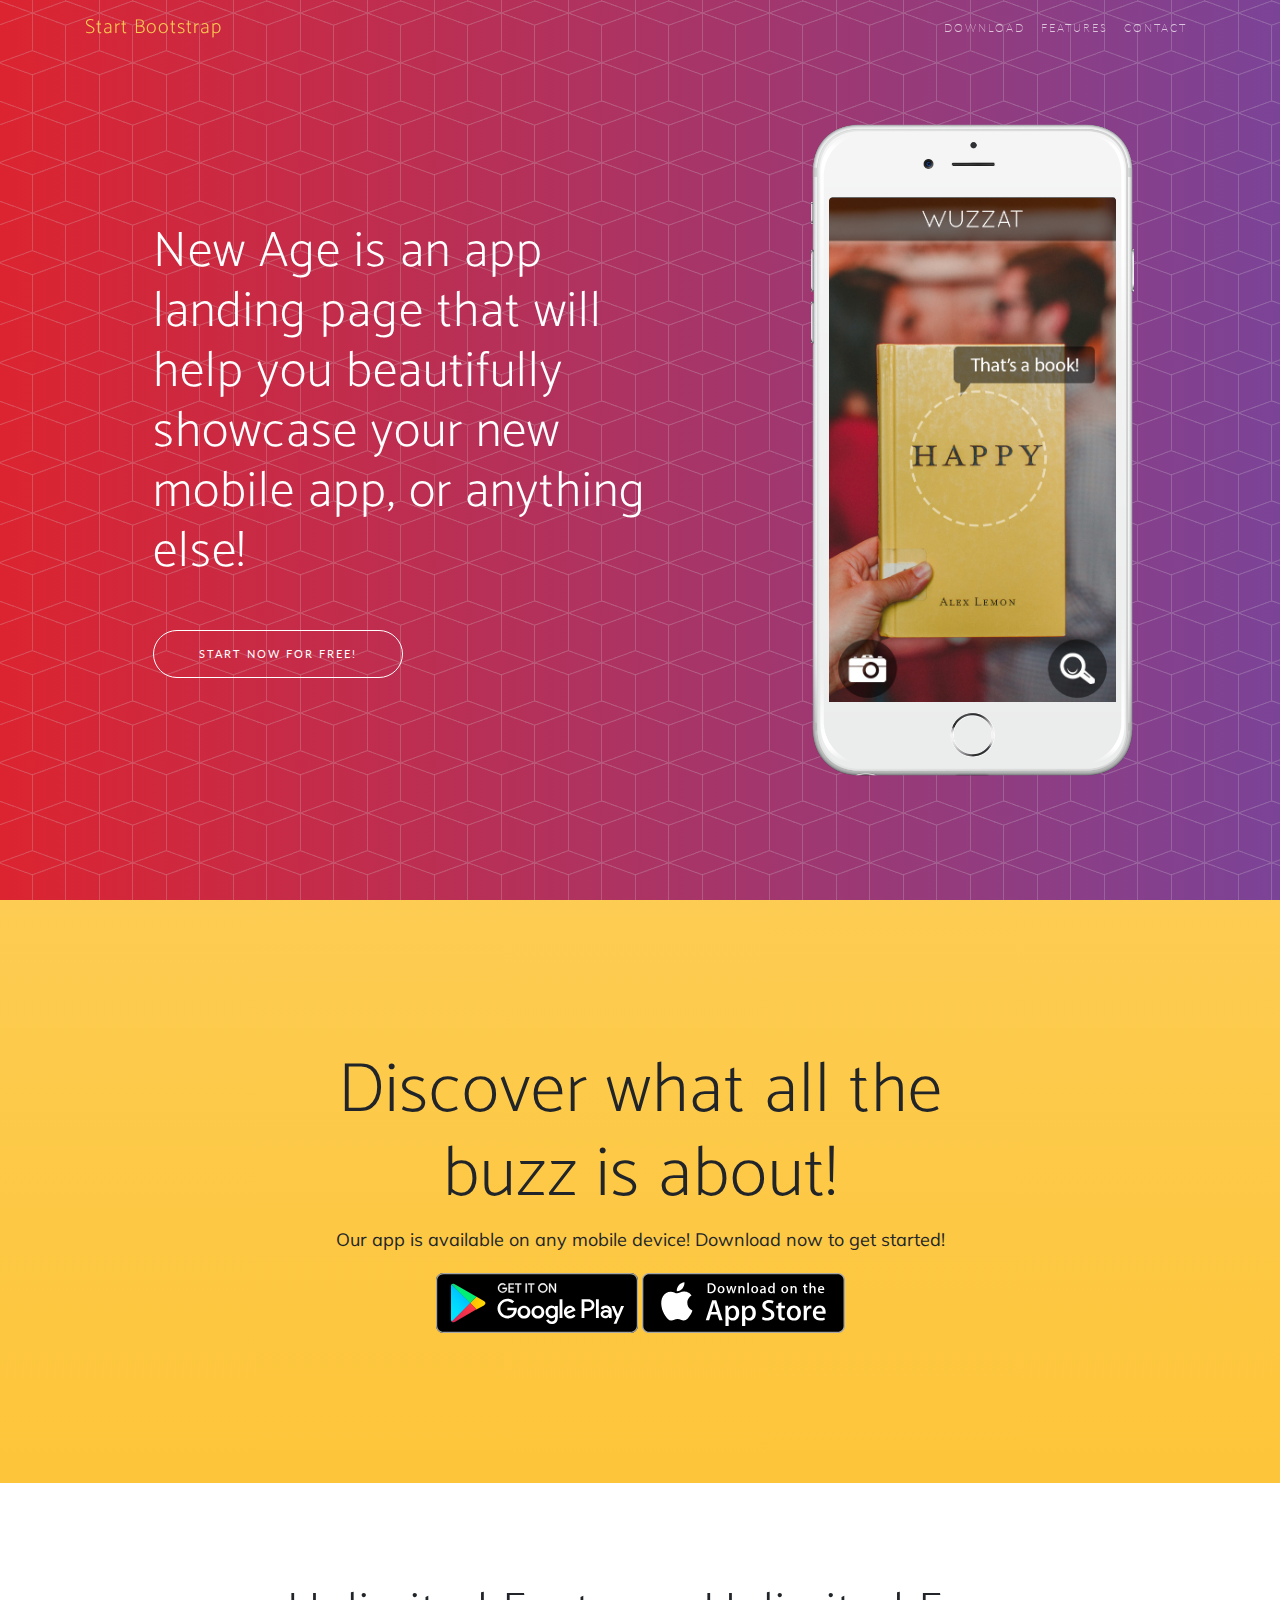
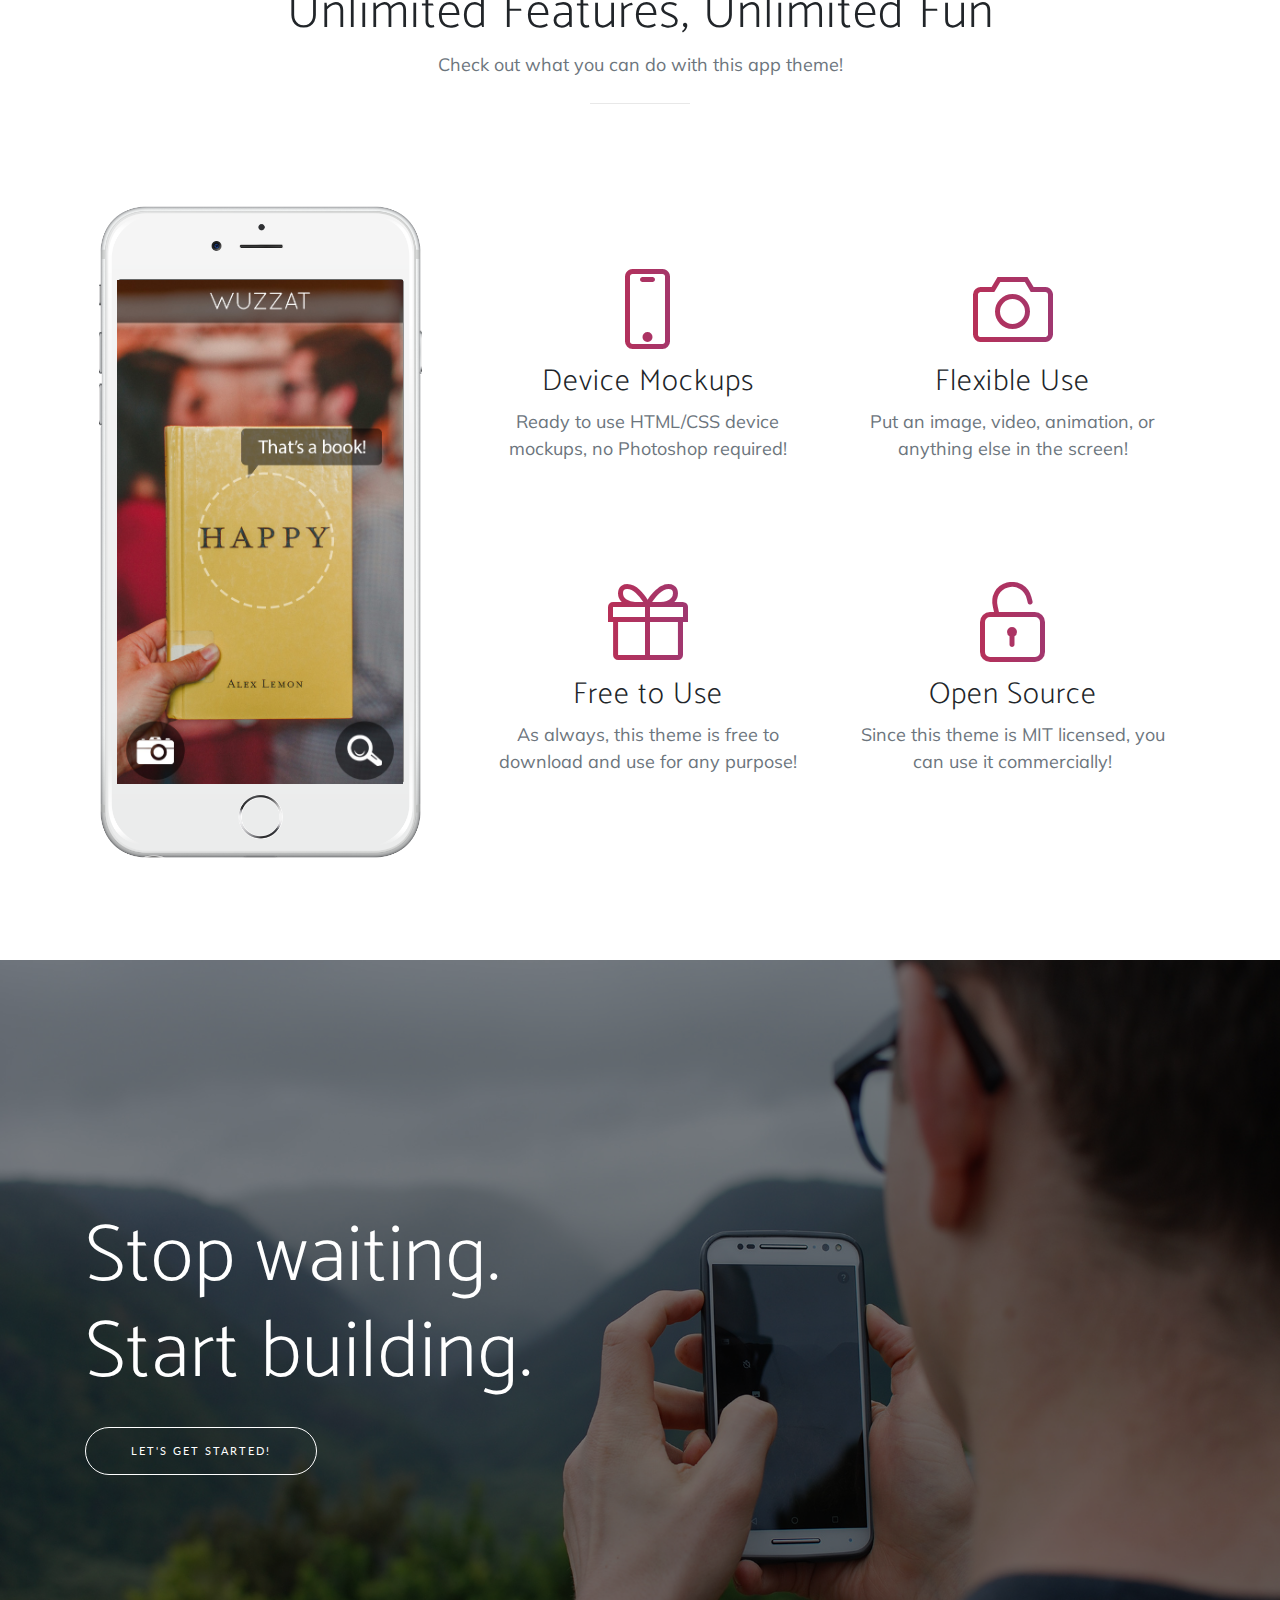
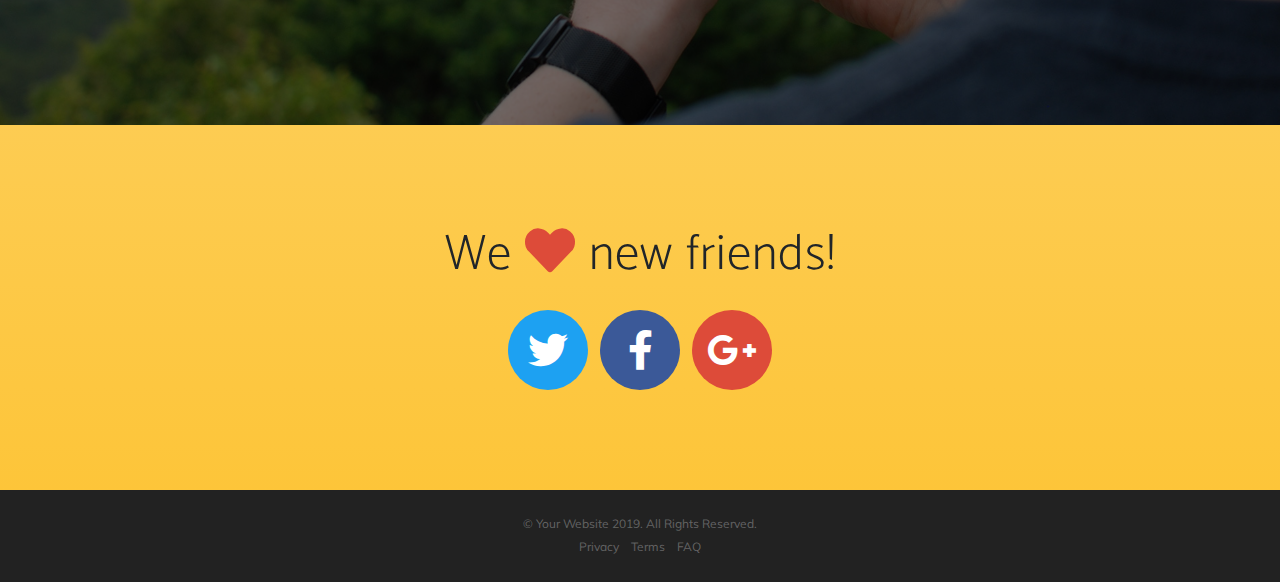
==== index.html @ 7b2b9326 "plantilla" ====
<!DOCTYPE html>
<html lang="en">

<head>

  <meta charset="utf-8">
  <meta name="viewport" content="width=device-width, initial-scale=1, shrink-to-fit=no">
  <meta name="description" content="">
  <meta name="author" content="">

  <title>New Age - Start Bootstrap Theme</title>

  <!-- Bootstrap core CSS -->
  <link href="vendor/bootstrap/css/bootstrap.min.css" rel="stylesheet">

  <!-- Custom fonts for this template -->
  <link href="vendor/fontawesome-free/css/all.min.css" rel="stylesheet">
  <link rel="stylesheet" href="vendor/simple-line-icons/css/simple-line-icons.css">
  <link href="https://fonts.googleapis.com/css?family=Lato" rel="stylesheet">
  <link href="https://fonts.googleapis.com/css?family=Catamaran:100,200,300,400,500,600,700,800,900" rel="stylesheet">
  <link href="https://fonts.googleapis.com/css?family=Muli" rel="stylesheet">

  <!-- Plugin CSS -->
  <link rel="stylesheet" href="device-mockups/device-mockups.min.css">

  <!-- Custom styles for this template -->
  <link href="css/new-age.min.css" rel="stylesheet">

</head>

<body id="page-top">

  <!-- Navigation -->
  <nav class="navbar navbar-expand-lg navbar-light fixed-top" id="mainNav">
    <div class="container">
      <a class="navbar-brand js-scroll-trigger" href="#page-top">Start Bootstrap</a>
      <button class="navbar-toggler navbar-toggler-right" type="button" data-toggle="collapse" data-target="#navbarResponsive" aria-controls="navbarResponsive" aria-expanded="false" aria-label="Toggle navigation">
        Menu
        <i class="fas fa-bars"></i>
      </button>
      <div class="collapse navbar-collapse" id="navbarResponsive">
        <ul class="navbar-nav ml-auto">
          <li class="nav-item">
            <a class="nav-link js-scroll-trigger" href="#download">Download</a>
          </li>
          <li class="nav-item">
            <a class="nav-link js-scroll-trigger" href="#features">Features</a>
          </li>
          <li class="nav-item">
            <a class="nav-link js-scroll-trigger" href="#contact">Contact</a>
          </li>
        </ul>
      </div>
    </div>
  </nav>

  <header class="masthead">
    <div class="container h-100">
      <div class="row h-100">
        <div class="col-lg-7 my-auto">
          <div class="header-content mx-auto">
            <h1 class="mb-5">New Age is an app landing page that will help you beautifully showcase your new mobile app, or anything else!</h1>
            <a href="#download" class="btn btn-outline btn-xl js-scroll-trigger">Start Now for Free!</a>
          </div>
        </div>
        <div class="col-lg-5 my-auto">
          <div class="device-container">
            <div class="device-mockup iphone6_plus portrait white">
              <div class="device">
                <div class="screen">
                  <!-- Demo image for screen mockup, you can put an image here, some HTML, an animation, video, or anything else! -->
                  <img src="img/demo-screen-1.jpg" class="img-fluid" alt="">
                </div>
                <div class="button">
                  <!-- You can hook the "home button" to some JavaScript events or just remove it -->
                </div>
              </div>
            </div>
          </div>
        </div>
      </div>
    </div>
  </header>

  <section class="download bg-primary text-center" id="download">
    <div class="container">
      <div class="row">
        <div class="col-md-8 mx-auto">
          <h2 class="section-heading">Discover what all the buzz is about!</h2>
          <p>Our app is available on any mobile device! Download now to get started!</p>
          <div class="badges">
            <a class="badge-link" href="#"><img src="img/google-play-badge.svg" alt=""></a>
            <a class="badge-link" href="#"><img src="img/app-store-badge.svg" alt=""></a>
          </div>
        </div>
      </div>
    </div>
  </section>

  <section class="features" id="features">
    <div class="container">
      <div class="section-heading text-center">
        <h2>Unlimited Features, Unlimited Fun</h2>
        <p class="text-muted">Check out what you can do with this app theme!</p>
        <hr>
      </div>
      <div class="row">
        <div class="col-lg-4 my-auto">
          <div class="device-container">
            <div class="device-mockup iphone6_plus portrait white">
              <div class="device">
                <div class="screen">
                  <!-- Demo image for screen mockup, you can put an image here, some HTML, an animation, video, or anything else! -->
                  <img src="img/demo-screen-1.jpg" class="img-fluid" alt="">
                </div>
                <div class="button">
                  <!-- You can hook the "home button" to some JavaScript events or just remove it -->
                </div>
              </div>
            </div>
          </div>
        </div>
        <div class="col-lg-8 my-auto">
          <div class="container-fluid">
            <div class="row">
              <div class="col-lg-6">
                <div class="feature-item">
                  <i class="icon-screen-smartphone text-primary"></i>
                  <h3>Device Mockups</h3>
                  <p class="text-muted">Ready to use HTML/CSS device mockups, no Photoshop required!</p>
                </div>
              </div>
              <div class="col-lg-6">
                <div class="feature-item">
                  <i class="icon-camera text-primary"></i>
                  <h3>Flexible Use</h3>
                  <p class="text-muted">Put an image, video, animation, or anything else in the screen!</p>
                </div>
              </div>
            </div>
            <div class="row">
              <div class="col-lg-6">
                <div class="feature-item">
                  <i class="icon-present text-primary"></i>
                  <h3>Free to Use</h3>
                  <p class="text-muted">As always, this theme is free to download and use for any purpose!</p>
                </div>
              </div>
              <div class="col-lg-6">
                <div class="feature-item">
                  <i class="icon-lock-open text-primary"></i>
                  <h3>Open Source</h3>
                  <p class="text-muted">Since this theme is MIT licensed, you can use it commercially!</p>
                </div>
              </div>
            </div>
          </div>
        </div>
      </div>
    </div>
  </section>

  <section class="cta">
    <div class="cta-content">
      <div class="container">
        <h2>Stop waiting.<br>Start building.</h2>
        <a href="#contact" class="btn btn-outline btn-xl js-scroll-trigger">Let's Get Started!</a>
      </div>
    </div>
    <div class="overlay"></div>
  </section>

  <section class="contact bg-primary" id="contact">
    <div class="container">
      <h2>We
        <i class="fas fa-heart"></i>
        new friends!</h2>
      <ul class="list-inline list-social">
        <li class="list-inline-item social-twitter">
          <a href="#">
            <i class="fab fa-twitter"></i>
          </a>
        </li>
        <li class="list-inline-item social-facebook">
          <a href="#">
            <i class="fab fa-facebook-f"></i>
          </a>
        </li>
        <li class="list-inline-item social-google-plus">
          <a href="#">
            <i class="fab fa-google-plus-g"></i>
          </a>
        </li>
      </ul>
    </div>
  </section>

  <footer>
    <div class="container">
      <p>&copy; Your Website 2019. All Rights Reserved.</p>
      <ul class="list-inline">
        <li class="list-inline-item">
          <a href="#">Privacy</a>
        </li>
        <li class="list-inline-item">
          <a href="#">Terms</a>
        </li>
        <li class="list-inline-item">
          <a href="#">FAQ</a>
        </li>
      </ul>
    </div>
  </footer>

  <!-- Bootstrap core JavaScript -->
  <script src="vendor/jquery/jquery.min.js"></script>
  <script src="vendor/bootstrap/js/bootstrap.bundle.min.js"></script>

  <!-- Plugin JavaScript -->
  <script src="vendor/jquery-easing/jquery.easing.min.js"></script>

  <!-- Custom scripts for this template -->
  <script src="js/new-age.min.js"></script>

</body>

</html>
---- vendor/simple-line-icons/css/simple-line-icons.css ----
@font-face {
  font-family: 'simple-line-icons';
  src: url('../fonts/Simple-Line-Icons.eot?v=2.4.0');
  src: url('../fonts/Simple-Line-Icons.eot?v=2.4.0#iefix') format('embedded-opentype'), url('../fonts/Simple-Line-Icons.woff2?v=2.4.0') format('woff2'), url('../fonts/Simple-Line-Icons.ttf?v=2.4.0') format('truetype'), url('../fonts/Simple-Line-Icons.woff?v=2.4.0') format('woff'), url('../fonts/Simple-Line-Icons.svg?v=2.4.0#simple-line-icons') format('svg');
  font-weight: normal;
  font-style: normal;
}
/*
 Use the following CSS code if you want to have a class per icon.
 Instead of a list of all class selectors, you can use the generic [class*="icon-"] selector, but it's slower:
*/
.icon-user,
.icon-people,
.icon-user-female,
.icon-user-follow,
.icon-user-following,
.icon-user-unfollow,
.icon-login,
.icon-logout,
.icon-emotsmile,
.icon-phone,
.icon-call-end,
.icon-call-in,
.icon-call-out,
.icon-map,
.icon-location-pin,
.icon-direction,
.icon-directions,
.icon-compass,
.icon-layers,
.icon-menu,
.icon-list,
.icon-options-vertical,
.icon-options,
.icon-arrow-down,
.icon-arrow-left,
.icon-arrow-right,
.icon-arrow-up,
.icon-arrow-up-circle,
.icon-arrow-left-circle,
.icon-arrow-right-circle,
.icon-arrow-down-circle,
.icon-check,
.icon-clock,
.icon-plus,
.icon-minus,
.icon-close,
.icon-event,
.icon-exclamation,
.icon-organization,
.icon-trophy,
.icon-screen-smartphone,
.icon-screen-desktop,
.icon-plane,
.icon-notebook,
.icon-mustache,
.icon-mouse,
.icon-magnet,
.icon-energy,
.icon-disc,
.icon-cursor,
.icon-cursor-move,
.icon-crop,
.icon-chemistry,
.icon-speedometer,
.icon-shield,
.icon-screen-tablet,
.icon-magic-wand,
.icon-hourglass,
.icon-graduation,
.icon-ghost,
.icon-game-controller,
.icon-fire,
.icon-eyeglass,
.icon-envelope-open,
.icon-envelope-letter,
.icon-bell,
.icon-badge,
.icon-anchor,
.icon-wallet,
.icon-vector,
.icon-speech,
.icon-puzzle,
.icon-printer,
.icon-present,
.icon-playlist,
.icon-pin,
.icon-picture,
.icon-handbag,
.icon-globe-alt,
.icon-globe,
.icon-folder-alt,
.icon-folder,
.icon-film,
.icon-feed,
.icon-drop,
.icon-drawer,
.icon-docs,
.icon-doc,
.icon-diamond,
.icon-cup,
.icon-calculator,
.icon-bubbles,
.icon-briefcase,
.icon-book-open,
.icon-basket-loaded,
.icon-basket,
.icon-bag,
.icon-action-undo,
.icon-action-redo,
.icon-wrench,
.icon-umbrella,
.icon-trash,
.icon-tag,
.icon-support,
.icon-frame,
.icon-size-fullscreen,
.icon-size-actual,
.icon-shuffle,
.icon-share-alt,
.icon-share,
.icon-rocket,
.icon-question,
.icon-pie-chart,
.icon-pencil,
.icon-note,
.icon-loop,
.icon-home,
.icon-grid,
.icon-graph,
.icon-microphone,
.icon-music-tone-alt,
.icon-music-tone,
.icon-earphones-alt,
.icon-earphones,
.icon-equalizer,
.icon-like,
.icon-dislike,
.icon-control-start,
.icon-control-rewind,
.icon-control-play,
.icon-control-pause,
.icon-control-forward,
.icon-control-end,
.icon-volume-1,
.icon-volume-2,
.icon-volume-off,
.icon-calendar,
.icon-bulb,
.icon-chart,
.icon-ban,
.icon-bubble,
.icon-camrecorder,
.icon-camera,
.icon-cloud-download,
.icon-cloud-upload,
.icon-envelope,
.icon-eye,
.icon-flag,
.icon-heart,
.icon-info,
.icon-key,
.icon-link,
.icon-lock,
.icon-lock-open,
.icon-magnifier,
.icon-magnifier-add,
.icon-magnifier-remove,
.icon-paper-clip,
.icon-paper-plane,
.icon-power,
.icon-refresh,
.icon-reload,
.icon-settings,
.icon-star,
.icon-symbol-female,
.icon-symbol-male,
.icon-target,
.icon-credit-card,
.icon-paypal,
.icon-social-tumblr,
.icon-social-twitter,
.icon-social-facebook,
.icon-social-instagram,
.icon-social-linkedin,
.icon-social-pinterest,
.icon-social-github,
.icon-social-google,
.icon-social-reddit,
.icon-social-skype,
.icon-social-dribbble,
.icon-social-behance,
.icon-social-foursqare,
.icon-social-soundcloud,
.icon-social-spotify,
.icon-social-stumbleupon,
.icon-social-youtube,
.icon-social-dropbox,
.icon-social-vkontakte,
.icon-social-steam {
  font-family: 'simple-line-icons';
  speak: none;
  font-style: normal;
  font-weight: normal;
  font-variant: normal;
  text-transform: none;
  line-height: 1;
  /* Better Font Rendering =========== */
  -webkit-font-smoothing: antialiased;
  -moz-osx-font-smoothing: grayscale;
}
.icon-user:before {
  content: "\e005";
}
.icon-people:before {
  content: "\e001";
}
.icon-user-female:before {
  content: "\e000";
}
.icon-user-follow:before {
  content: "\e002";
}
.icon-user-following:before {
  content: "\e003";
}
.icon-user-unfollow:before {
  content: "\e004";
}
.icon-login:before {
  content: "\e066";
}
.icon-logout:before {
  content: "\e065";
}
.icon-emotsmile:before {
  content: "\e021";
}
.icon-phone:before {
  content: "\e600";
}
.icon-call-end:before {
  content: "\e048";
}
.icon-call-in:before {
  content: "\e047";
}
.icon-call-out:before {
  content: "\e046";
}
.icon-map:before {
  content: "\e033";
}
.icon-location-pin:before {
  content: "\e096";
}
.icon-direction:before {
  content: "\e042";
}
.icon-directions:before {
  content: "\e041";
}
.icon-compass:before {
  content: "\e045";
}
.icon-layers:before {
  content: "\e034";
}
.icon-menu:before {
  content: "\e601";
}
.icon-list:before {
  content: "\e067";
}
.icon-options-vertical:before {
  content: "\e602";
}
.icon-options:before {
  content: "\e603";
}
.icon-arrow-down:before {
  content: "\e604";
}
.icon-arrow-left:before {
  content: "\e605";
}
.icon-arrow-right:before {
  content: "\e606";
}
.icon-arrow-up:before {
  content: "\e607";
}
.icon-arrow-up-circle:before {
  content: "\e078";
}
.icon-arrow-left-circle:before {
  content: "\e07a";
}
.icon-arrow-right-circle:before {
  content: "\e079";
}
.icon-arrow-down-circle:before {
  content: "\e07b";
}
.icon-check:before {
  content: "\e080";
}
.icon-clock:before {
  content: "\e081";
}
.icon-plus:before {
  content: "\e095";
}
.icon-minus:before {
  content: "\e615";
}
.icon-close:before {
  content: "\e082";
}
.icon-event:before {
  content: "\e619";
}
.icon-exclamation:before {
  content: "\e617";
}
.icon-organization:before {
  content: "\e616";
}
.icon-trophy:before {
  content: "\e006";
}
.icon-screen-smartphone:before {
  content: "\e010";
}
.icon-screen-desktop:before {
  content: "\e011";
}
.icon-plane:before {
  content: "\e012";
}
.icon-notebook:before {
  content: "\e013";
}
.icon-mustache:before {
  content: "\e014";
}
.icon-mouse:before {
  content: "\e015";
}
.icon-magnet:before {
  content: "\e016";
}
.icon-energy:before {
  content: "\e020";
}
.icon-disc:before {
  content: "\e022";
}
.icon-cursor:before {
  content: "\e06e";
}
.icon-cursor-move:before {
  content: "\e023";
}
.icon-crop:before {
  content: "\e024";
}
.icon-chemistry:before {
  content: "\e026";
}
.icon-speedometer:before {
  content: "\e007";
}
.icon-shield:before {
  content: "\e00e";
}
.icon-screen-tablet:before {
  content: "\e00f";
}
.icon-magic-wand:before {
  content: "\e017";
}
.icon-hourglass:before {
  content: "\e018";
}
.icon-graduation:before {
  content: "\e019";
}
.icon-ghost:before {
  content: "\e01a";
}
.icon-game-controller:before {
  content: "\e01b";
}
.icon-fire:before {
  content: "\e01c";
}
.icon-eyeglass:before {
  content: "\e01d";
}
.icon-envelope-open:before {
  content: "\e01e";
}
.icon-envelope-letter:before {
  content: "\e01f";
}
.icon-bell:before {
  content: "\e027";
}
.icon-badge:before {
  content: "\e028";
}
.icon-anchor:before {
  content: "\e029";
}
.icon-wallet:before {
  content: "\e02a";
}
.icon-vector:before {
  content: "\e02b";
}
.icon-speech:before {
  content: "\e02c";
}
.icon-puzzle:before {
  content: "\e02d";
}
.icon-printer:before {
  content: "\e02e";
}
.icon-present:before {
  content: "\e02f";
}
.icon-playlist:before {
  content: "\e030";
}
.icon-pin:before {
  content: "\e031";
}
.icon-picture:before {
  content: "\e032";
}
.icon-handbag:before {
  content: "\e035";
}
.icon-globe-alt:before {
  content: "\e036";
}
.icon-globe:before {
  content: "\e037";
}
.icon-folder-alt:before {
  content: "\e039";
}
.icon-folder:before {
  content: "\e089";
}
.icon-film:before {
  content: "\e03a";
}
.icon-feed:before {
  content: "\e03b";
}
.icon-drop:before {
  content: "\e03e";
}
.icon-drawer:before {
  content: "\e03f";
}
.icon-docs:before {
  content: "\e040";
}
.icon-doc:before {
  content: "\e085";
}
.icon-diamond:before {
  content: "\e043";
}
.icon-cup:before {
  content: "\e044";
}
.icon-calculator:before {
  content: "\e049";
}
.icon-bubbles:before {
  content: "\e04a";
}
.icon-briefcase:before {
  content: "\e04b";
}
.icon-book-open:before {
  content: "\e04c";
}
.icon-basket-loaded:before {
  content: "\e04d";
}
.icon-basket:before {
  content: "\e04e";
}
.icon-bag:before {
  content: "\e04f";
}
.icon-action-undo:before {
  content: "\e050";
}
.icon-action-redo:before {
  content: "\e051";
}
.icon-wrench:before {
  content: "\e052";
}
.icon-umbrella:before {
  content: "\e053";
}
.icon-trash:before {
  content: "\e054";
}
.icon-tag:before {
  content: "\e055";
}
.icon-support:before {
  content: "\e056";
}
.icon-frame:before {
  content: "\e038";
}
.icon-size-fullscreen:before {
  content: "\e057";
}
.icon-size-actual:before {
  content: "\e058";
}
.icon-shuffle:before {
  content: "\e059";
}
.icon-share-alt:before {
  content: "\e05a";
}
.icon-share:before {
  content: "\e05b";
}
.icon-rocket:before {
  content: "\e05c";
}
.icon-question:before {
  content: "\e05d";
}
.icon-pie-chart:before {
  content: "\e05e";
}
.icon-pencil:before {
  content: "\e05f";
}
.icon-note:before {
  content: "\e060";
}
.icon-loop:before {
  content: "\e064";
}
.icon-home:before {
  content: "\e069";
}
.icon-grid:before {
  content: "\e06a";
}
.icon-graph:before {
  content: "\e06b";
}
.icon-microphone:before {
  content: "\e063";
}
.icon-music-tone-alt:before {
  content: "\e061";
}
.icon-music-tone:before {
  content: "\e062";
}
.icon-earphones-alt:before {
  content: "\e03c";
}
.icon-earphones:before {
  content: "\e03d";
}
.icon-equalizer:before {
  content: "\e06c";
}
.icon-like:before {
  content: "\e068";
}
.icon-dislike:before {
  content: "\e06d";
}
.icon-control-start:before {
  content: "\e06f";
}
.icon-control-rewind:before {
  content: "\e070";
}
.icon-control-play:before {
  content: "\e071";
}
.icon-control-pause:before {
  content: "\e072";
}
.icon-control-forward:before {
  content: "\e073";
}
.icon-control-end:before {
  content: "\e074";
}
.icon-volume-1:before {
  content: "\e09f";
}
.icon-volume-2:before {
  content: "\e0a0";
}
.icon-volume-off:before {
  content: "\e0a1";
}
.icon-calendar:before {
  content: "\e075";
}
.icon-bulb:before {
  content: "\e076";
}
.icon-chart:before {
  content: "\e077";
}
.icon-ban:before {
  content: "\e07c";
}
.icon-bubble:before {
  content: "\e07d";
}
.icon-camrecorder:before {
  content: "\e07e";
}
.icon-camera:before {
  content: "\e07f";
}
.icon-cloud-download:before {
  content: "\e083";
}
.icon-cloud-upload:before {
  content: "\e084";
}
.icon-envelope:before {
  content: "\e086";
}
.icon-eye:before {
  content: "\e087";
}
.icon-flag:before {
  content: "\e088";
}
.icon-heart:before {
  content: "\e08a";
}
.icon-info:before {
  content: "\e08b";
}
.icon-key:before {
  content: "\e08c";
}
.icon-link:before {
  content: "\e08d";
}
.icon-lock:before {
  content: "\e08e";
}
.icon-lock-open:before {
  content: "\e08f";
}
.icon-magnifier:before {
  content: "\e090";
}
.icon-magnifier-add:before {
  content: "\e091";
}
.icon-magnifier-remove:before {
  content: "\e092";
}
.icon-paper-clip:before {
  content: "\e093";
}
.icon-paper-plane:before {
  content: "\e094";
}
.icon-power:before {
  content: "\e097";
}
.icon-refresh:before {
  content: "\e098";
}
.icon-reload:before {
  content: "\e099";
}
.icon-settings:before {
  content: "\e09a";
}
.icon-star:before {
  content: "\e09b";
}
.icon-symbol-female:before {
  content: "\e09c";
}
.icon-symbol-male:before {
  content: "\e09d";
}
.icon-target:before {
  content: "\e09e";
}
.icon-credit-card:before {
  content: "\e025";
}
.icon-paypal:before {
  content: "\e608";
}
.icon-social-tumblr:before {
  content: "\e00a";
}
.icon-social-twitter:before {
  content: "\e009";
}
.icon-social-facebook:before {
  content: "\e00b";
}
.icon-social-instagram:before {
  content: "\e609";
}
.icon-social-linkedin:before {
  content: "\e60a";
}
.icon-social-pinterest:before {
  content: "\e60b";
}
.icon-social-github:before {
  content: "\e60c";
}
.icon-social-google:before {
  content: "\e60d";
}
.icon-social-reddit:before {
  content: "\e60e";
}
.icon-social-skype:before {
  content: "\e60f";
}
.icon-social-dribbble:before {
  content: "\e00d";
}
.icon-social-behance:before {
  content: "\e610";
}
.icon-social-foursqare:before {
  content: "\e611";
}
.icon-social-soundcloud:before {
  content: "\e612";
}
.icon-social-spotify:before {
  content: "\e613";
}
.icon-social-stumbleupon:before {
  content: "\e614";
}
.icon-social-youtube:before {
  content: "\e008";
}
.icon-social-dropbox:before {
  content: "\e00c";
}
.icon-social-vkontakte:before {
  content: "\e618";
}
.icon-social-steam:before {
  content: "\e620";
}
---- device-mockups/device-mockups.min.css ----
.device-mockup{position:relative;width:100%;padding-bottom:61.775701%}.device-mockup>.device{position:absolute;top:0;bottom:0;left:0;right:0;width:100%;height:100%;background-size:100% 100%;background-repeat:no-repeat;background-image:url(macbook/macbook.png)}.device-mockup>.device>.screen{position:absolute;top:11.0438729%;bottom:14.6747352%;left:13.364486%;right:13.364486%;overflow:hidden}.device-mockup>.device>.button{position:absolute;top:0;left:0;display:none;overflow:hidden;border-radius:100%;-webkit-border-radius:100%;-moz-border-radius:100%;cursor:pointer}.device-mockup.imac{padding-bottom:81.230769%}.device-mockup.imac>.device{background-image:url(imac/imac.png)}.device-mockup.imac>.device>.screen{top:8.20707071%;bottom:31.6919192%;left:6.61538462%;right:6.61538462%}.device-mockup.macbook{padding-bottom:61.775701%}.device-mockup.macbook>.device{background-image:url(macbook/macbook.png)}.device-mockup.macbook>.device>.screen{top:11.0438729%;bottom:14.6747352%;left:13.364486%;right:13.364486%}.device-mockup.macbook_2015{padding-bottom:57.5%}.device-mockup.macbook_2015.grey>.device,.device-mockup.macbook_2015>.device{background-image:url(macbook_2015/grey.png)}.device-mockup.macbook_2015.silver>.device,.device-mockup.macbook_2015>.device{background-image:url(macbook_2015/silver.png)}.device-mockup.macbook_2015.gold>.device,.device-mockup.macbook_2015>.device{background-image:url(macbook_2015/gold.png)}.device-mockup.macbook_2015>.device>.screen{top:7.5%;bottom:10.9%;left:12.46%;right:12.56%}.device-mockup.iphone5,.device-mockup.iphone5.portrait{padding-bottom:210.57%}.device-mockup.iphone5.landscape{padding-bottom:47.49%}.device-mockup.iphone5.black>.device,.device-mockup.iphone5.portrait.black>.device,.device-mockup.iphone5>.device{background-image:url(iphone5/iphone5_port_black.png)}.device-mockup.iphone5.landscape.black>.device,.device-mockup.iphone5.landscape>.device{background-image:url(iphone5/iphone5_land_black.png)}.device-mockup.iphone5.portrait.white>.device,.device-mockup.iphone5.white>.device{background-image:url(iphone5/iphone5_port_white.png)}.device-mockup.iphone5.landscape.white>.device{background-image:url(iphone5/iphone5_land_white.png)}.device-mockup.iphone5.portrait>.device>.screen,.device-mockup.iphone5>.device>.screen{top:14.78%;bottom:13.78%;left:8.77%;right:7.77%}.device-mockup.iphone5.landscape>.device>.screen{top:7.422488%;bottom:8.422488%;left:14.919127%;right:14.019127%}.device-mockup.iphone5.portrait>.device>.button,.device-mockup.iphone5>.device>.button{display:block;top:88.3%;bottom:2.5%;left:40%;right:40%}.device-mockup.iphone5.landscape>.device>.button{display:block;top:40%;bottom:41%;left:88.4%;right:2.3%}.device-mockup.iphone_se,.device-mockup.iphone_se.portrait{padding-bottom:209.83%}.device-mockup.iphone_se.landscape{padding-bottom:47.66%}.device-mockup.iphone_se.black>.device,.device-mockup.iphone_se.portrait.black>.device,.device-mockup.iphone_se>.device{background-image:url(iphone_se/iphone_se_port_black.png)}.device-mockup.iphone_se.landscape.black>.device,.device-mockup.iphone_se.landscape>.device{background-image:url(iphone_se/iphone_se_land_black.png)}.device-mockup.iphone_se.portrait.white>.device,.device-mockup.iphone_se.white>.device{background-image:url(iphone_se/iphone_se_port_white.png)}.device-mockup.iphone_se.landscape.white>.device{background-image:url(iphone_se/iphone_se_land_white.png)}.device-mockup.iphone_se.gold>.device,.device-mockup.iphone_se.portrait.gold>.device{background-image:url(iphone_se/iphone_se_port_gold.png)}.device-mockup.iphone_se.landscape.gold>.device{background-image:url(iphone_se/iphone_se_land_gold.png)}.device-mockup.iphone_se.portrait.rose>.device,.device-mockup.iphone_se.rose>.device{background-image:url(iphone_se/iphone_se_port_rose.png)}.device-mockup.iphone_se.landscape.rose>.device{background-image:url(iphone_se/iphone_se_land_rose.png)}.device-mockup.iphone_se.portrait>.device>.screen,.device-mockup.iphone_se>.device>.screen{top:16.28%;bottom:16.28%;left:11.77%;right:11.77%}.device-mockup.iphone_se.landscape>.device>.screen{top:11.722488%;bottom:11.722488%;left:16.0191273%;right:16.0191273%}.device-mockup.iphone_se.portrait>.device>.button,.device-mockup.iphone_se>.device>.button{display:block;top:86.3%;bottom:5.5%;left:42%;right:42%}.device-mockup.iphone_se.landscape>.device>.button{display:block;top:42%;bottom:42%;left:86.4%;right:5.1%}.device-mockup.iphone6,.device-mockup.iphone6.portrait{padding-bottom:207.19%}.device-mockup.iphone6.landscape{padding-bottom:48.76%}.device-mockup.iphone6.black>.device,.device-mockup.iphone6.portrait.black>.device,.device-mockup.iphone6>.device{background-image:url(iphone_6/iphone_6_port_black.png)}.device-mockup.iphone6.landscape.black>.device,.device-mockup.iphone6.landscape>.device{background-image:url(iphone_6/iphone_6_land_black.png)}.device-mockup.iphone6.portrait.white>.device,.device-mockup.iphone6.white>.device{background-image:url(iphone_6/iphone_6_port_white.png)}.device-mockup.iphone6.landscape.white>.device{background-image:url(iphone_6/iphone_6_land_white.png)}.device-mockup.iphone6.gold>.device,.device-mockup.iphone6.portrait.gold>.device{background-image:url(iphone_6/iphone_6_port_gold.png)}.device-mockup.iphone6.landscape.gold>.device{background-image:url(iphone_6/iphone_6_land_gold.png)}.device-mockup.iphone6.portrait>.device>.screen,.device-mockup.iphone6>.device>.screen{top:12.58%;bottom:12.88%;left:6.77%;right:6.77%}.device-mockup.iphone6.landscape>.device>.screen{top:6.77%;bottom:6.77%;left:12.58%;right:12.88%}.device-mockup.iphone6.portrait>.device>.button,.device-mockup.iphone6>.device>.button{display:block;top:88.6%;bottom:3.2%;left:42%;right:42%}.device-mockup.iphone6.landscape>.device>.button{display:block;top:42%;bottom:42%;left:88.6%;right:3.2%}.device-mockup.iphone6_plus,.device-mockup.iphone6_plus.portrait{padding-bottom:201.76%}.device-mockup.iphone6_plus.landscape{padding-bottom:49.56%}.device-mockup.iphone6_plus.black>.device,.device-mockup.iphone6_plus.portrait.black>.device,.device-mockup.iphone6_plus>.device{background-image:url(iphone_6_plus/iphone_6_plus_black_port.png)}.device-mockup.iphone6_plus.landscape.black>.device,.device-mockup.iphone6_plus.landscape>.device{background-image:url(iphone_6_plus/iphone_6_plus_black_land.png)}.device-mockup.iphone6_plus.portrait.white>.device,.device-mockup.iphone6_plus.white>.device{background-image:url(iphone_6_plus/iphone_6_plus_white_port.png)}.device-mockup.iphone6_plus.landscape.white>.device{background-image:url(iphone_6_plus/iphone_6_plus_white_land.png)}.device-mockup.iphone6_plus.gold>.device,.device-mockup.iphone6_plus.portrait.gold>.device{background-image:url(iphone_6_plus/iphone_6_plus_gold_port.png)}.device-mockup.iphone6_plus.landscape.gold>.device{background-image:url(iphone_6_plus/iphone_6_plus_gold_land.png)}.device-mockup.iphone6_plus.portrait>.device>.screen,.device-mockup.iphone6_plus>.device>.screen{top:11.58%;bottom:11.58%;left:5.97%;right:5.97%}.device-mockup.iphone6_plus.landscape>.device>.screen{top:5.97%;bottom:5.97%;left:11.38%;right:11.58%}.device-mockup.iphone6_plus.portrait>.device>.button,.device-mockup.iphone6_plus>.device>.button{display:block;top:89.9%;bottom:3.2%;left:43%;right:43%}.device-mockup.iphone6_plus.landscape>.device>.button{display:block;top:43%;bottom:43%;left:89.9%;right:3.2%}.device-mockup.ipad,.device-mockup.ipad.portrait{padding-bottom:128.406276%}.device-mockup.ipad.landscape{padding-bottom:79.9086758%}.device-mockup.ipad.black>.device,.device-mockup.ipad.portrait.black>.device,.device-mockup.ipad>.device{background-image:url(ipad/ipad_port_black.png)}.device-mockup.ipad.portrait.white>.device,.device-mockup.ipad.white>.device{background-image:url(ipad/ipad_port_white.png)}.device-mockup.ipad.landscape.black>.device,.device-mockup.ipad.landscape>.device{background-image:url(ipad/ipad_land_black.png)}.device-mockup.ipad.landscape.white>.device{background-image:url(ipad/ipad_land_white.png)}.device-mockup.ipad.portrait>.device>.screen,.device-mockup.ipad>.device>.screen{top:12.025723%;bottom:12.154341%;left:13.45995%;right:13.45995%}.device-mockup.ipad.landscape>.device>.screen{top:13.87755102%;bottom:13.87755102%;left:11.5459883%;right:11.5459883%}.device-mockup.ipad.portrait>.device>.button,.device-mockup.ipad>.device>.button{display:block;top:90.2%;bottom:5.5%;left:47.3%;right:47.3%}.device-mockup.ipad.landscape>.device>.button{display:block;top:47.3%;bottom:47.3%;left:90.8%;right:4.9%}.device-mockup.ipad_air,.device-mockup.ipad_air.portrait{padding-bottom:141.27%}.device-mockup.ipad_air.landscape{padding-bottom:70.79%}.device-mockup.ipad_air.grey>.device,.device-mockup.ipad_air.portrait.grey>.device,.device-mockup.ipad_air>.device{background-image:url(ipad_air/ipad_air_gray_port.png)}.device-mockup.ipad_air.portrait.silver>.device,.device-mockup.ipad_air.silver>.device{background-image:url(ipad_air/ipad_air_silver_port.png)}.device-mockup.ipad_air.landscape.grey>.device,.device-mockup.ipad_air.landscape>.device{background-image:url(ipad_air/ipad_air_gray_land.png)}.device-mockup.ipad_air.landscape.silver>.device{background-image:url(ipad_air/ipad_air_silver_land.png)}.device-mockup.ipad_air.portrait>.device>.screen,.device-mockup.ipad_air>.device>.screen{top:9.025723%;bottom:9.154341%;left:7.45995%;right:6.45995%}.device-mockup.ipad_air.landscape>.device>.screen{top:6.877551%;bottom:6.877551%;left:9.545988%;right:9.545988%}.device-mockup.ipad_air.portrait>.device>.button,.device-mockup.ipad_air>.device>.button{display:block;top:93.2%;bottom:2.5%;left:47.3%;right:47.3%}.device-mockup.ipad_air.landscape>.device>.button{display:block;top:47.3%;bottom:47.3%;left:93.1%;right:2.1%}.device-mockup.ipad_air_2,.device-mockup.ipad_air_2.portrait{padding-bottom:141.38%}.device-mockup.ipad_air_2.landscape{padding-bottom:70.73%}.device-mockup.ipad_air_2.grey>.device,.device-mockup.ipad_air_2.portrait.grey>.device,.device-mockup.ipad_air_2>.device{background-image:url(ipad_air_2/ipad_air_2_gray_port.png)}.device-mockup.ipad_air_2.portrait.silver>.device,.device-mockup.ipad_air_2.silver>.device{background-image:url(ipad_air_2/ipad_air_2_silver_port.png)}.device-mockup.ipad_air_2.gold>.device,.device-mockup.ipad_air_2.portrait.gold>.device{background-image:url(ipad_air_2/ipad_air_2_gold_port.png)}.device-mockup.ipad_air_2.landscape.grey>.device,.device-mockup.ipad_air_2.landscape>.device{background-image:url(ipad_air_2/ipad_air_2_gray_land.png)}.device-mockup.ipad_air_2.landscape.silver>.device{background-image:url(ipad_air_2/ipad_air_2_silver_land.png)}.device-mockup.ipad_air_2.landscape.gold>.device{background-image:url(ipad_air_2/ipad_air_2_gold_land.png)}.device-mockup.ipad_air_2.portrait>.device>.screen,.device-mockup.ipad_air_2>.device>.screen{top:9.025723%;bottom:8.854341%;left:6.15995%;right:6.15995%}.device-mockup.ipad_air_2.landscape>.device>.screen{top:6.277551%;bottom:6.277551%;left:8.545988%;right:8.545988%}.device-mockup.ipad_air_2.portrait>.device>.button,.device-mockup.ipad_air_2>.device>.button{display:block;top:93.2%;bottom:2.1%;left:46.3%;right:46.5%}.device-mockup.ipad_air_2.landscape>.device>.button{display:block;top:46.5%;bottom:46.8%;left:93.5%;right:1.9%}.device-mockup.ipad_pro,.device-mockup.ipad_pro.portrait{padding-bottom:138.63%}.device-mockup.ipad_pro.landscape{padding-bottom:72.14%}.device-mockup.ipad_pro.grey>.device,.device-mockup.ipad_pro.portrait.grey>.device,.device-mockup.ipad_pro>.device{background-image:url(ipad_pro/ipad_pro_port_black.png)}.device-mockup.ipad_pro.portrait.silver>.device,.device-mockup.ipad_pro.silver>.device{background-image:url(ipad_pro/ipad_pro_port_silver.png)}.device-mockup.ipad_pro.gold>.device,.device-mockup.ipad_pro.portrait.gold>.device{background-image:url(ipad_pro/ipad_pro_port_gold.png)}.device-mockup.ipad_pro.landscape.grey>.device,.device-mockup.ipad_pro.landscape>.device{background-image:url(ipad_pro/ipad_pro_land_black.png)}.device-mockup.ipad_pro.landscape.silver>.device{background-image:url(ipad_pro/ipad_pro_land_silver.png)}.device-mockup.ipad_pro.landscape.gold>.device{background-image:url(ipad_pro/ipad_pro_land_gold.png)}.device-mockup.ipad_pro.portrait>.device>.screen,.device-mockup.ipad_pro>.device>.screen{top:7.025723%;bottom:6.854341%;left:5.15995%;right:5.15995%}.device-mockup.ipad_pro.landscape>.device>.screen{top:5.177551%;bottom:5.177551%;left:6.945988%;right:6.945988%}.device-mockup.ipad_pro.portrait>.device>.button,.device-mockup.ipad_pro>.device>.button{display:block;top:94.9%;bottom:1.5%;left:47.3%;right:47.1%}.device-mockup.ipad_pro.landscape>.device>.button{display:block;top:47.5%;bottom:47.5%;left:94.8%;right:1.5%}.device-mockup.galaxy_s3,.device-mockup.galaxy_s3.portrait{padding-bottom:178.787879%}.device-mockup.galaxy_s3.landscape{padding-bottom:55.9322034%}.device-mockup.galaxy_s3.black>.device,.device-mockup.galaxy_s3.portrait.black>.device,.device-mockup.galaxy_s3>.device{background-image:url(galaxy_s3/s3_port_black.png)}.device-mockup.galaxy_s3.landscape.black>.device,.device-mockup.galaxy_s3.landscape>.device{background-image:url(galaxy_s3/s3_land_black.png)}.device-mockup.galaxy_s3.portrait.white>.device,.device-mockup.galaxy_s3.white>.device{background-image:url(galaxy_s3/s3_port_white.png)}.device-mockup.galaxy_s3.landscape.white>.device{background-image:url(galaxy_s3/s3_land_white.png)}.device-mockup.galaxy_s3.portrait>.device>.screen,.device-mockup.galaxy_s3>.device>.screen{top:12.3728814%;bottom:15.5367232%;left:13.8383838%;right:13.8383838%}.device-mockup.galaxy_s3.landscape>.device>.screen{top:13.8383838%;bottom:13.8383838%;left:12.3728814%;right:15.5367232%}.device-mockup.galaxy_s5,.device-mockup.galaxy_s5.portrait{padding-bottom:194.188862%}.device-mockup.galaxy_s5.landscape{padding-bottom:51.496259%}.device-mockup.galaxy_s5.black>.device,.device-mockup.galaxy_s5.portrait.black>.device,.device-mockup.galaxy_s5>.device{background-image:url(galaxy_s5/galaxy_s5_port_black.png)}.device-mockup.galaxy_s5.landscape.black>.device,.device-mockup.galaxy_s5.landscape>.device{background-image:url(galaxy_s5/galaxy_s5_land_black.png)}.device-mockup.galaxy_s5.portrait.white>.device,.device-mockup.galaxy_s5.white>.device{background-image:url(galaxy_s5/galaxy_s5_port_white.png)}.device-mockup.galaxy_s5.landscape.white>.device{background-image:url(galaxy_s5/galaxy_s5_land_white.png)}.device-mockup.galaxy_s5.portrait>.device>.screen,.device-mockup.galaxy_s5>.device>.screen{top:10.2%;bottom:10.1%;left:6.3%;right:6.4%}.device-mockup.galaxy_s5.landscape>.device>.screen{top:6.6%;bottom:6.2%;left:10.15%;right:10%}.device-mockup.galaxy_tab4,.device-mockup.galaxy_tab4.landscape{padding-bottom:72.689464%}.device-mockup.galaxy_tab4.black>.device,.device-mockup.galaxy_tab4.landscape.black>.device,.device-mockup.galaxy_tab4>.device{background-image:url(galaxy_tab4/galaxy_tab4_land_black.png)}.device-mockup.galaxy_tab4.landscape.white>.device,.device-mockup.galaxy_tab4.white>.device{background-image:url(galaxy_tab4/galaxy_tab4_land_white.png)}.device-mockup.galaxy_tab4.landscape>.device>.screen,.device-mockup.galaxy_tab4>.device>.screen{top:11.5%;bottom:11.5%;left:5.4%;right:5.2%}.device-mockup.lumia920,.device-mockup.lumia920.portrait{padding-bottom:172.796353%}.device-mockup.lumia920.landscape{padding-bottom:56.3330381%}.device-mockup.lumia920.portrait>.device,.device-mockup.lumia920>.device{background-image:url(lumia920/lumia920_port.png)}.device-mockup.lumia920.landscape>.device{background-image:url(lumia920/lumia920_land.png)}.device-mockup.lumia920.portrait>.device>.screen,.device-mockup.lumia920>.device>.screen{top:10.6420405%;bottom:18.9973615%;left:13.5258359%;right:13.5258359%}.device-mockup.lumia920.landscape>.device>.screen{top:12.2641509%;bottom:12.2641509%;left:10.5403012%;right:18.6005314%}.device-mockup.nexus7,.device-mockup.nexus7.portrait{padding-bottom:156.521739%}.device-mockup.nexus7.landscape{padding-bottom:63.6678201%}.device-mockup.nexus7.portrait>.device,.device-mockup.nexus7>.device{background-image:url(nexus7/nexus7_port.png)}.device-mockup.nexus7.landscape>.device{background-image:url(nexus7/nexus7_land.png)}.device-mockup.nexus7.portrait>.device>.screen,.device-mockup.nexus7>.device>.screen{top:13.1365741%;bottom:12.7893519%;left:13.7681159%;right:13.7681159%}.device-mockup.nexus7.landscape>.device>.screen{top:13.7681159%;bottom:13.7681159%;left:13.0911188%;right:13.0911188%}.device-mockup.surface,.device-mockup.surface.landscape{padding-bottom:64.7584973%}.device-mockup.surface.landscape>.device,.device-mockup.surface>.device{background-image:url(surface/surface.png)}.device-mockup.surface.landscape>.device>.screen,.device-mockup.surface>.device>.screen{top:14.5488029%;bottom:14.9171271%;left:9.36195587%;right:9.36195587%}.device-mockup.samsung_tv,.device-mockup.samsung_tv.landscape{padding-bottom:64.68%}.device-mockup.samsung_tv.landscape>.device,.device-mockup.samsung_tv>.device{background-image:url(samsung_tv/samsung_tv.png)}.device-mockup.samsung_tv.landscape>.device>.screen,.device-mockup.samsung_tv>.device>.screen{top:2.148803%;bottom:12.817127%;left:1.261956%;right:1.361956%}
---- css/new-age.min.css ----
/*!
 * Start Bootstrap - New Age v5.0.7 (https://startbootstrap.com/template-overviews/new-age)
 * Copyright 2013-2019 Start Bootstrap
 * Licensed under MIT (https://github.com/BlackrockDigital/startbootstrap-new-age/blob/master/LICENSE)
 */body,html{width:100%;height:100%}body{font-family:Muli,Helvetica,Arial,sans-serif}a{color:#fdcc52;transition:all .35s}a:focus,a:hover{color:#fcbd20}hr{max-width:100px;margin:25px auto 0;border-width:1px;border-color:rgba(34,34,34,.1)}hr.light{border-color:#fff}h1,h2,h3,h4,h5,h6{font-family:Catamaran,Helvetica,Arial,sans-serif;font-weight:200;letter-spacing:1px}p{font-size:18px;line-height:1.5;margin-bottom:20px}section{padding:100px 0}section h2{font-size:50px}#mainNav{border-color:rgba(34,34,34,.05);background-color:#fff;transition:all .35s;font-family:Catamaran,Helvetica,Arial,sans-serif;font-weight:200;letter-spacing:1px}#mainNav .navbar-brand{color:#fdcc52;font-family:Catamaran,Helvetica,Arial,sans-serif;font-weight:200;letter-spacing:1px}#mainNav .navbar-brand:focus,#mainNav .navbar-brand:hover{color:#fcbd20}#mainNav .navbar-toggler{font-size:12px;padding:8px 10px;color:#222}#mainNav .navbar-nav>li>a{font-size:11px;font-family:Lato,Helvetica,Arial,sans-serif;letter-spacing:2px;text-transform:uppercase}#mainNav .navbar-nav>li>a.active{color:#fdcc52!important;background-color:transparent}#mainNav .navbar-nav>li>a.active:hover{background-color:transparent}#mainNav .navbar-nav>li>a,#mainNav .navbar-nav>li>a:focus{color:#222}#mainNav .navbar-nav>li>a:focus:hover,#mainNav .navbar-nav>li>a:hover{color:#fdcc52}@media (min-width:992px){#mainNav{border-color:transparent;background-color:transparent}#mainNav .navbar-brand{color:fade(white,70%)}#mainNav .navbar-brand:focus,#mainNav .navbar-brand:hover{color:#fff}#mainNav .navbar-nav>li>a,#mainNav .navbar-nav>li>a:focus{color:rgba(255,255,255,.7)}#mainNav .navbar-nav>li>a:focus:hover,#mainNav .navbar-nav>li>a:hover{color:#fff}#mainNav.navbar-shrink{border-color:rgba(34,34,34,.1);background-color:#fff}#mainNav.navbar-shrink .navbar-brand{color:#222}#mainNav.navbar-shrink .navbar-brand:focus,#mainNav.navbar-shrink .navbar-brand:hover{color:#fdcc52}#mainNav.navbar-shrink .navbar-nav>li>a,#mainNav.navbar-shrink .navbar-nav>li>a:focus{color:#222}#mainNav.navbar-shrink .navbar-nav>li>a:focus:hover,#mainNav.navbar-shrink .navbar-nav>li>a:hover{color:#fdcc52}}header.masthead{position:relative;width:100%;padding-top:150px;padding-bottom:100px;color:#fff;background:url(../img/bg-pattern.png),#7b4397;background:url(../img/bg-pattern.png),linear-gradient(to left,#7b4397,#dc2430)}header.masthead .header-content{max-width:500px;margin-bottom:100px;text-align:center}header.masthead .header-content h1{font-size:30px}header.masthead .device-container{max-width:325px;margin-right:auto;margin-left:auto}header.masthead .device-container .screen img{border-radius:3px}@media (min-width:992px){header.masthead{height:100vh;min-height:775px;padding-top:0;padding-bottom:0}header.masthead .header-content{margin-bottom:0;text-align:left}header.masthead .header-content h1{font-size:50px}header.masthead .device-container{max-width:325px}}section.download{position:relative;padding:150px 0}section.download h2{font-size:50px;margin-top:0}section.download .badges .badge-link{display:block;margin-bottom:25px}section.download .badges .badge-link:last-child{margin-bottom:0}section.download .badges .badge-link img{height:60px}@media (min-width:768px){section.download .badges .badge-link{display:inline-block;margin-bottom:0}}@media (min-width:768px){section.download h2{font-size:70px}}section.features .section-heading{margin-bottom:100px}section.features .section-heading h2{margin-top:0}section.features .section-heading p{margin-bottom:0}section.features .device-container,section.features .feature-item{max-width:325px;margin:0 auto}section.features .device-container{margin-bottom:100px}@media (min-width:992px){section.features .device-container{margin-bottom:0}}section.features .feature-item{padding-top:50px;padding-bottom:50px;text-align:center}section.features .feature-item h3{font-size:30px}section.features .feature-item i{font-size:80px;display:block;margin-bottom:15px;background:linear-gradient(to left,#7b4397,#dc2430);-webkit-background-clip:text;-webkit-text-fill-color:transparent}section.cta{position:relative;padding:250px 0;background-image:url(../img/bg-cta.jpg);background-position:center;background-size:cover}section.cta .cta-content{position:relative;z-index:1}section.cta .cta-content h2{font-size:50px;max-width:450px;margin-top:0;margin-bottom:25px;color:#fff}@media (min-width:768px){section.cta .cta-content h2{font-size:80px}}section.cta .overlay{position:absolute;top:0;left:0;width:100%;height:100%;background-color:rgba(0,0,0,.5)}section.contact{text-align:center}section.contact h2{margin-top:0;margin-bottom:25px}section.contact h2 i{color:#dd4b39}section.contact ul.list-social{margin-bottom:0}section.contact ul.list-social li a{font-size:40px;line-height:80px;display:block;width:80px;height:80px;color:#fff;border-radius:100%}section.contact ul.list-social li.social-twitter a{background-color:#1da1f2}section.contact ul.list-social li.social-twitter a:hover{background-color:#0d95e8}section.contact ul.list-social li.social-facebook a{background-color:#3b5998}section.contact ul.list-social li.social-facebook a:hover{background-color:#344e86}section.contact ul.list-social li.social-google-plus a{background-color:#dd4b39}section.contact ul.list-social li.social-google-plus a:hover{background-color:#d73925}footer{padding:25px 0;text-align:center;color:rgba(255,255,255,.3);background-color:#222}footer p{font-size:12px;margin:0}footer ul{margin-bottom:0}footer ul li a{font-size:12px;color:rgba(255,255,255,.3)}footer ul li a.active,footer ul li a:active,footer ul li a:focus,footer ul li a:hover{text-decoration:none}.bg-primary{background:#fdcc52;background:linear-gradient(#fdcc52,#fdc539)}.text-primary{color:#fdcc52}.no-gutter>[class*=col-]{padding-right:0;padding-left:0}.btn-outline{color:#fff;border:1px solid;border-color:#fff}.btn-outline.active,.btn-outline:active,.btn-outline:focus,.btn-outline:hover{color:#fff;border-color:#fdcc52;background-color:#fdcc52}.btn{border-radius:300px;font-family:Lato,Helvetica,Arial,sans-serif;letter-spacing:2px;text-transform:uppercase}.btn-xl{font-size:11px;padding:15px 45px}
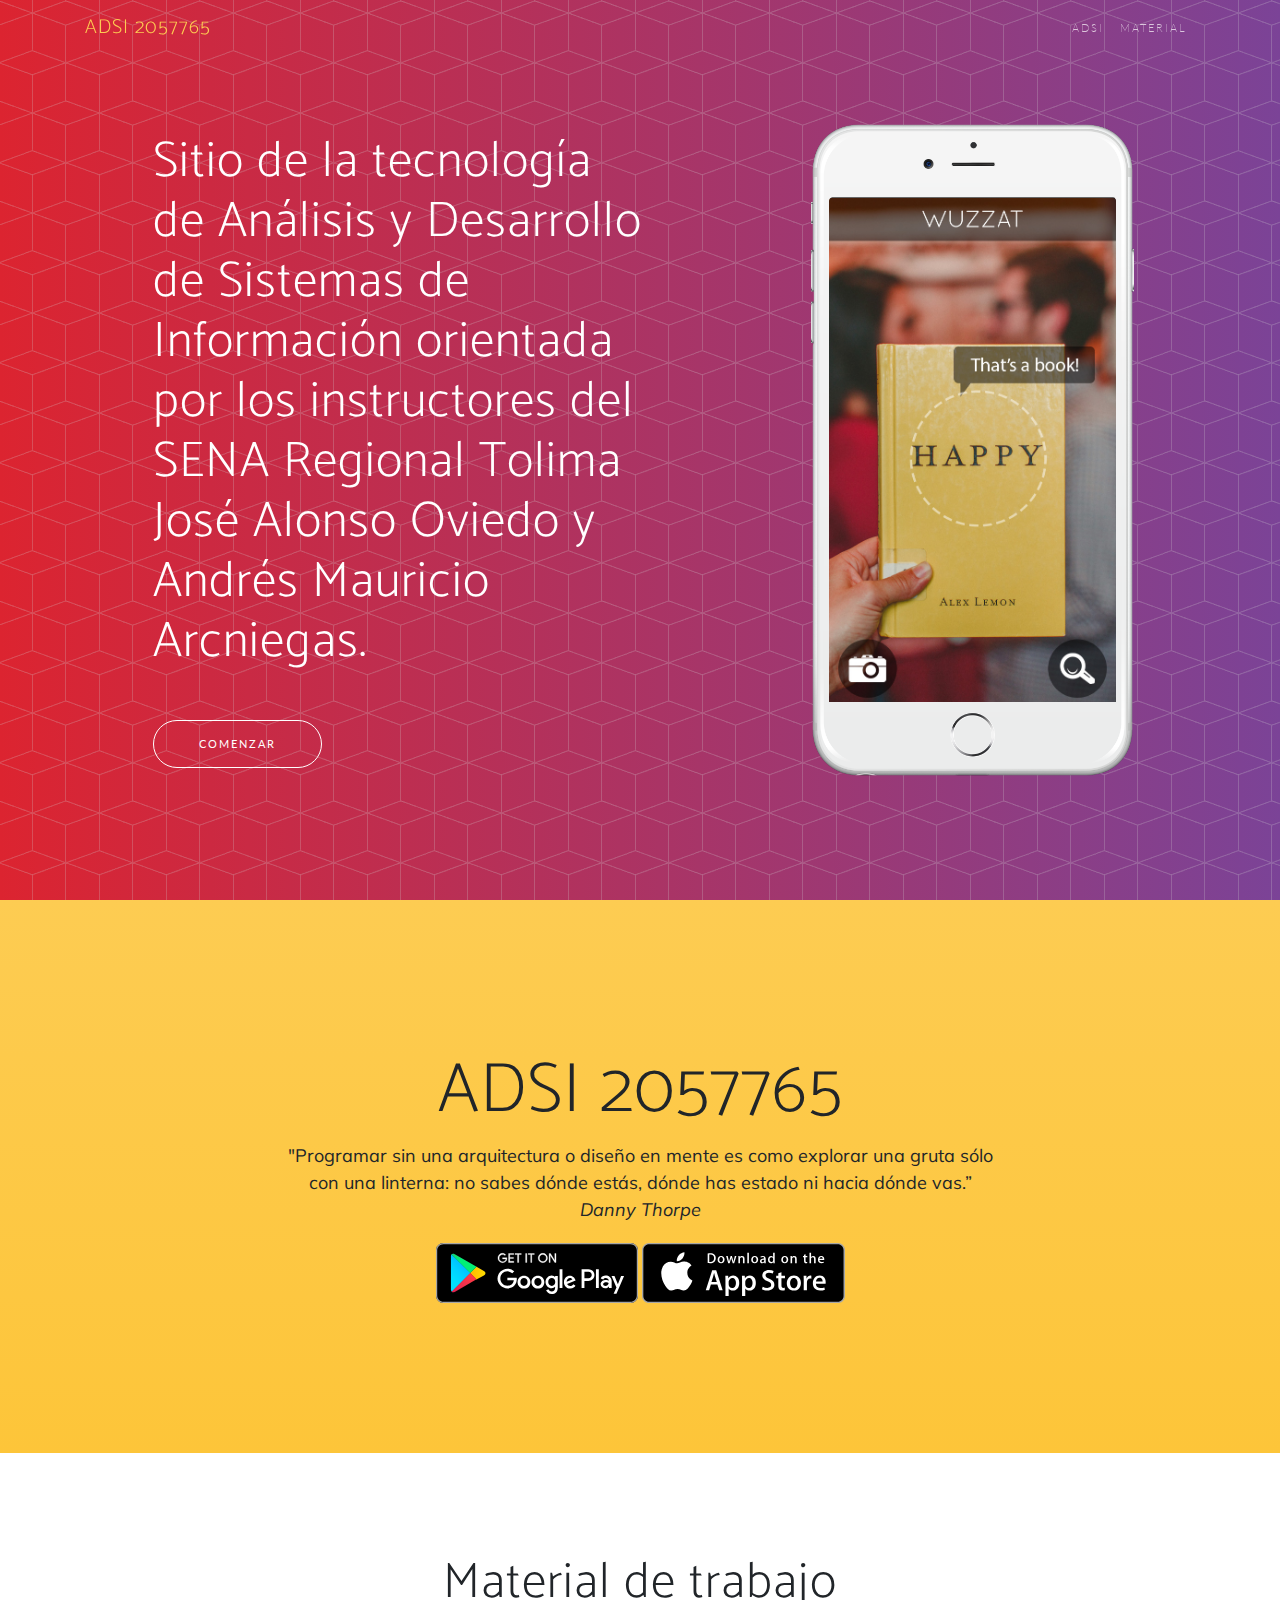
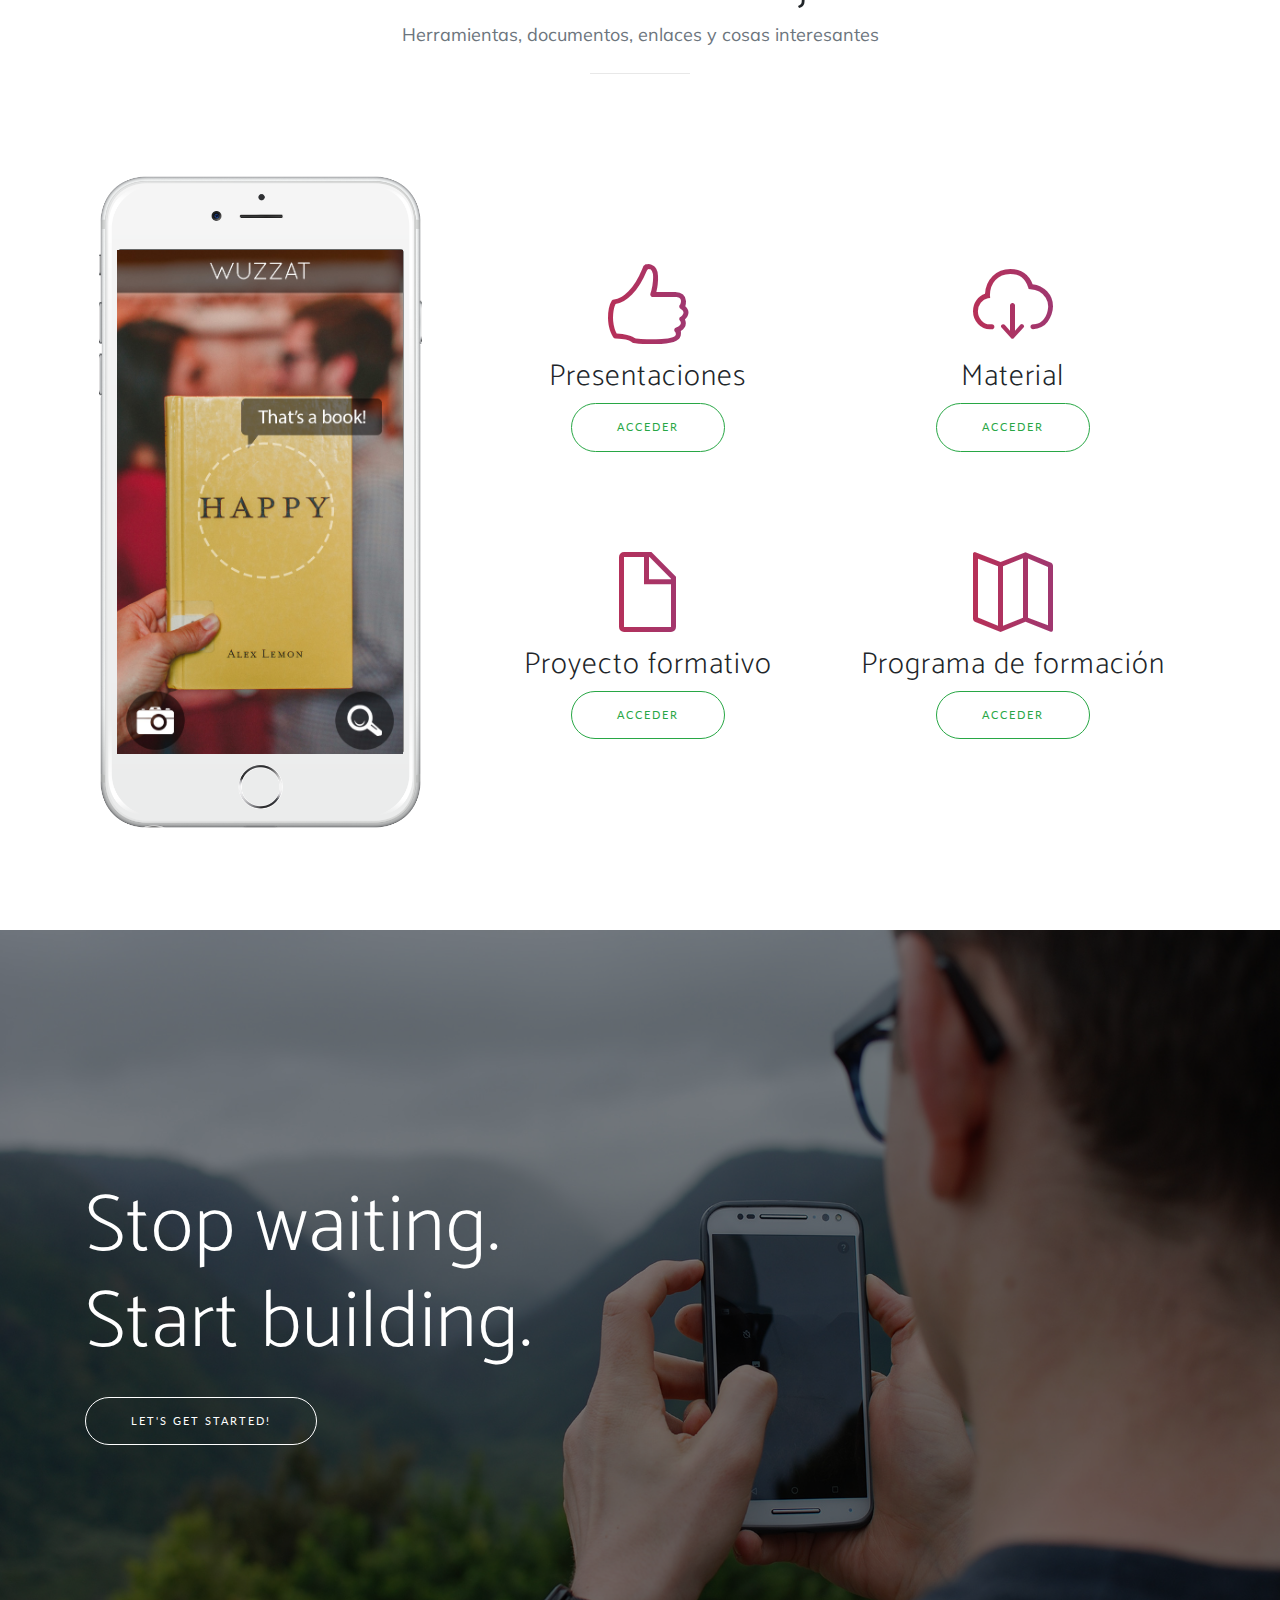
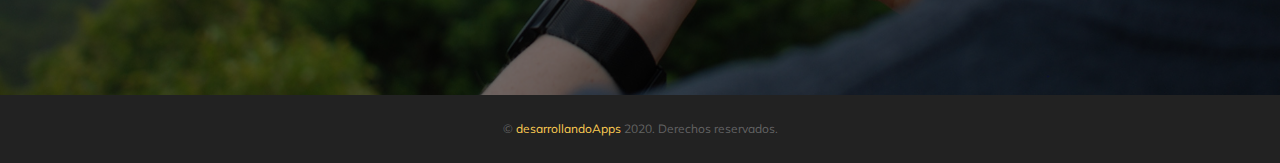
==== commit a57d7065: "Version inicial" ====
--- a/index.html
+++ b/index.html
@@ -1,5 +1,5 @@
 <!DOCTYPE html>
-<html lang="en">
+<html lang="es">
 
 <head>
 
@@ -8,7 +8,7 @@
   <meta name="description" content="">
   <meta name="author" content="">
 
-  <title>New Age - Start Bootstrap Theme</title>
+  <title>ADSI 2057765</title>
 
   <!-- Bootstrap core CSS -->
   <link href="vendor/bootstrap/css/bootstrap.min.css" rel="stylesheet">
@@ -33,7 +33,7 @@
   <!-- Navigation -->
   <nav class="navbar navbar-expand-lg navbar-light fixed-top" id="mainNav">
     <div class="container">
-      <a class="navbar-brand js-scroll-trigger" href="#page-top">Start Bootstrap</a>
+      <a class="navbar-brand js-scroll-trigger" href="#page-top">ADSI 2057765</a>
       <button class="navbar-toggler navbar-toggler-right" type="button" data-toggle="collapse" data-target="#navbarResponsive" aria-controls="navbarResponsive" aria-expanded="false" aria-label="Toggle navigation">
         Menu
         <i class="fas fa-bars"></i>
@@ -41,14 +41,16 @@
       <div class="collapse navbar-collapse" id="navbarResponsive">
         <ul class="navbar-nav ml-auto">
           <li class="nav-item">
-            <a class="nav-link js-scroll-trigger" href="#download">Download</a>
+            <a class="nav-link js-scroll-trigger" href="#download">ADSI</a>
           </li>
           <li class="nav-item">
-            <a class="nav-link js-scroll-trigger" href="#features">Features</a>
+            <a class="nav-link js-scroll-trigger" href="#features">Material</a>
           </li>
+          <!--
           <li class="nav-item">
             <a class="nav-link js-scroll-trigger" href="#contact">Contact</a>
           </li>
+          -->
         </ul>
       </div>
     </div>
@@ -59,8 +61,8 @@
       <div class="row h-100">
         <div class="col-lg-7 my-auto">
           <div class="header-content mx-auto">
-            <h1 class="mb-5">New Age is an app landing page that will help you beautifully showcase your new mobile app, or anything else!</h1>
-            <a href="#download" class="btn btn-outline btn-xl js-scroll-trigger">Start Now for Free!</a>
+            <h1 class="mb-5">Sitio de la tecnología de Análisis y Desarrollo de Sistemas de Información orientada por los instructores del SENA Regional Tolima José Alonso Oviedo y Andrés Mauricio Arcniegas.</h1>
+            <a href="#download" class="btn btn-outline btn-xl js-scroll-trigger">Comenzar</a>
           </div>
         </div>
         <div class="col-lg-5 my-auto">
@@ -86,8 +88,8 @@
     <div class="container">
       <div class="row">
         <div class="col-md-8 mx-auto">
-          <h2 class="section-heading">Discover what all the buzz is about!</h2>
-          <p>Our app is available on any mobile device! Download now to get started!</p>
+          <h2 class="section-heading">ADSI 2057765</h2>
+          <p>"Programar sin una arquitectura o diseño en mente es como explorar una gruta sólo con una linterna: no sabes dónde estás, dónde has estado ni hacia dónde vas.”  <br> <i>Danny Thorpe</i></p>
           <div class="badges">
             <a class="badge-link" href="#"><img src="img/google-play-badge.svg" alt=""></a>
             <a class="badge-link" href="#"><img src="img/app-store-badge.svg" alt=""></a>
@@ -100,8 +102,8 @@
   <section class="features" id="features">
     <div class="container">
       <div class="section-heading text-center">
-        <h2>Unlimited Features, Unlimited Fun</h2>
-        <p class="text-muted">Check out what you can do with this app theme!</p>
+        <h2>Material de trabajo</h2>
+        <p class="text-muted">Herramientas, documentos, enlaces y cosas interesantes</p>
         <hr>
       </div>
       <div class="row">
@@ -125,32 +127,32 @@
             <div class="row">
               <div class="col-lg-6">
                 <div class="feature-item">
-                  <i class="icon-screen-smartphone text-primary"></i>
-                  <h3>Device Mockups</h3>
-                  <p class="text-muted">Ready to use HTML/CSS device mockups, no Photoshop required!</p>
-                </div>
-              </div>
-              <div class="col-lg-6">
-                <div class="feature-item">
-                  <i class="icon-camera text-primary"></i>
-                  <h3>Flexible Use</h3>
-                  <p class="text-muted">Put an image, video, animation, or anything else in the screen!</p>
+                  <i class="icon-like text-primary"></i>
+                  <h3>Presentaciones</h3>
+                  <a href="https://www.dropbox.com/sh/01d3bjbj72np2dy/AACk37l77G5y4sf9Tf582tx6a?dl=0" target="_blank" class="btn btn-outline-success btn-xl js-scroll-trigger">Acceder</a>
+                </div>
+              </div>
+              <div class="col-lg-6">
+                <div class="feature-item">
+                  <i class="icon-cloud-download text-primary"></i>
+                  <h3>Material</h3>
+                  <a href="#" class="btn btn-outline-success btn-xl js-scroll-trigger">Acceder</a>
                 </div>
               </div>
             </div>
             <div class="row">
               <div class="col-lg-6">
                 <div class="feature-item">
-                  <i class="icon-present text-primary"></i>
-                  <h3>Free to Use</h3>
-                  <p class="text-muted">As always, this theme is free to download and use for any purpose!</p>
-                </div>
-              </div>
-              <div class="col-lg-6">
-                <div class="feature-item">
-                  <i class="icon-lock-open text-primary"></i>
-                  <h3>Open Source</h3>
-                  <p class="text-muted">Since this theme is MIT licensed, you can use it commercially!</p>
+                  <i class="icon-doc text-primary"></i>
+                  <h3>Proyecto formativo</h3>
+                  <a href="https://www.dropbox.com/s/swvad55k79hlvhy/04%20Proyecto%20Formativo%20-%202000314%20-%20SISTEMA%20MULTIPLATAFORMA%20PARA%20L.pdf?dl=0" target="_blank" class="btn btn-outline-success btn-xl js-scroll-trigger">Acceder</a>
+                </div>
+              </div>
+              <div class="col-lg-6">
+                <div class="feature-item">
+                  <i class="icon-map text-primary"></i>
+                  <h3>Programa de formación</h3>
+                  <a href="https://www.dropbox.com/s/3ptjghh1brxhx69/01%20-%20Programa%20de%20formaci%C3%B3n%20ADSI%20228106.pdf?dl=0" target="_blank" class="btn btn-outline-success btn-xl js-scroll-trigger">Acceder</a>
                 </div>
               </div>
             </div>
@@ -169,7 +171,7 @@
     </div>
     <div class="overlay"></div>
   </section>
-
+  <!--
   <section class="contact bg-primary" id="contact">
     <div class="container">
       <h2>We
@@ -194,10 +196,11 @@
       </ul>
     </div>
   </section>
-
+  -->
   <footer>
     <div class="container">
-      <p>&copy; Your Website 2019. All Rights Reserved.</p>
+      <p>&copy; <a href="desarrollandoapps.co">desarrollandoApps</a> 2020. Derechos reservados.</p>
+      <!--
       <ul class="list-inline">
         <li class="list-inline-item">
           <a href="#">Privacy</a>
@@ -209,6 +212,7 @@
           <a href="#">FAQ</a>
         </li>
       </ul>
+      -->
     </div>
   </footer>
 
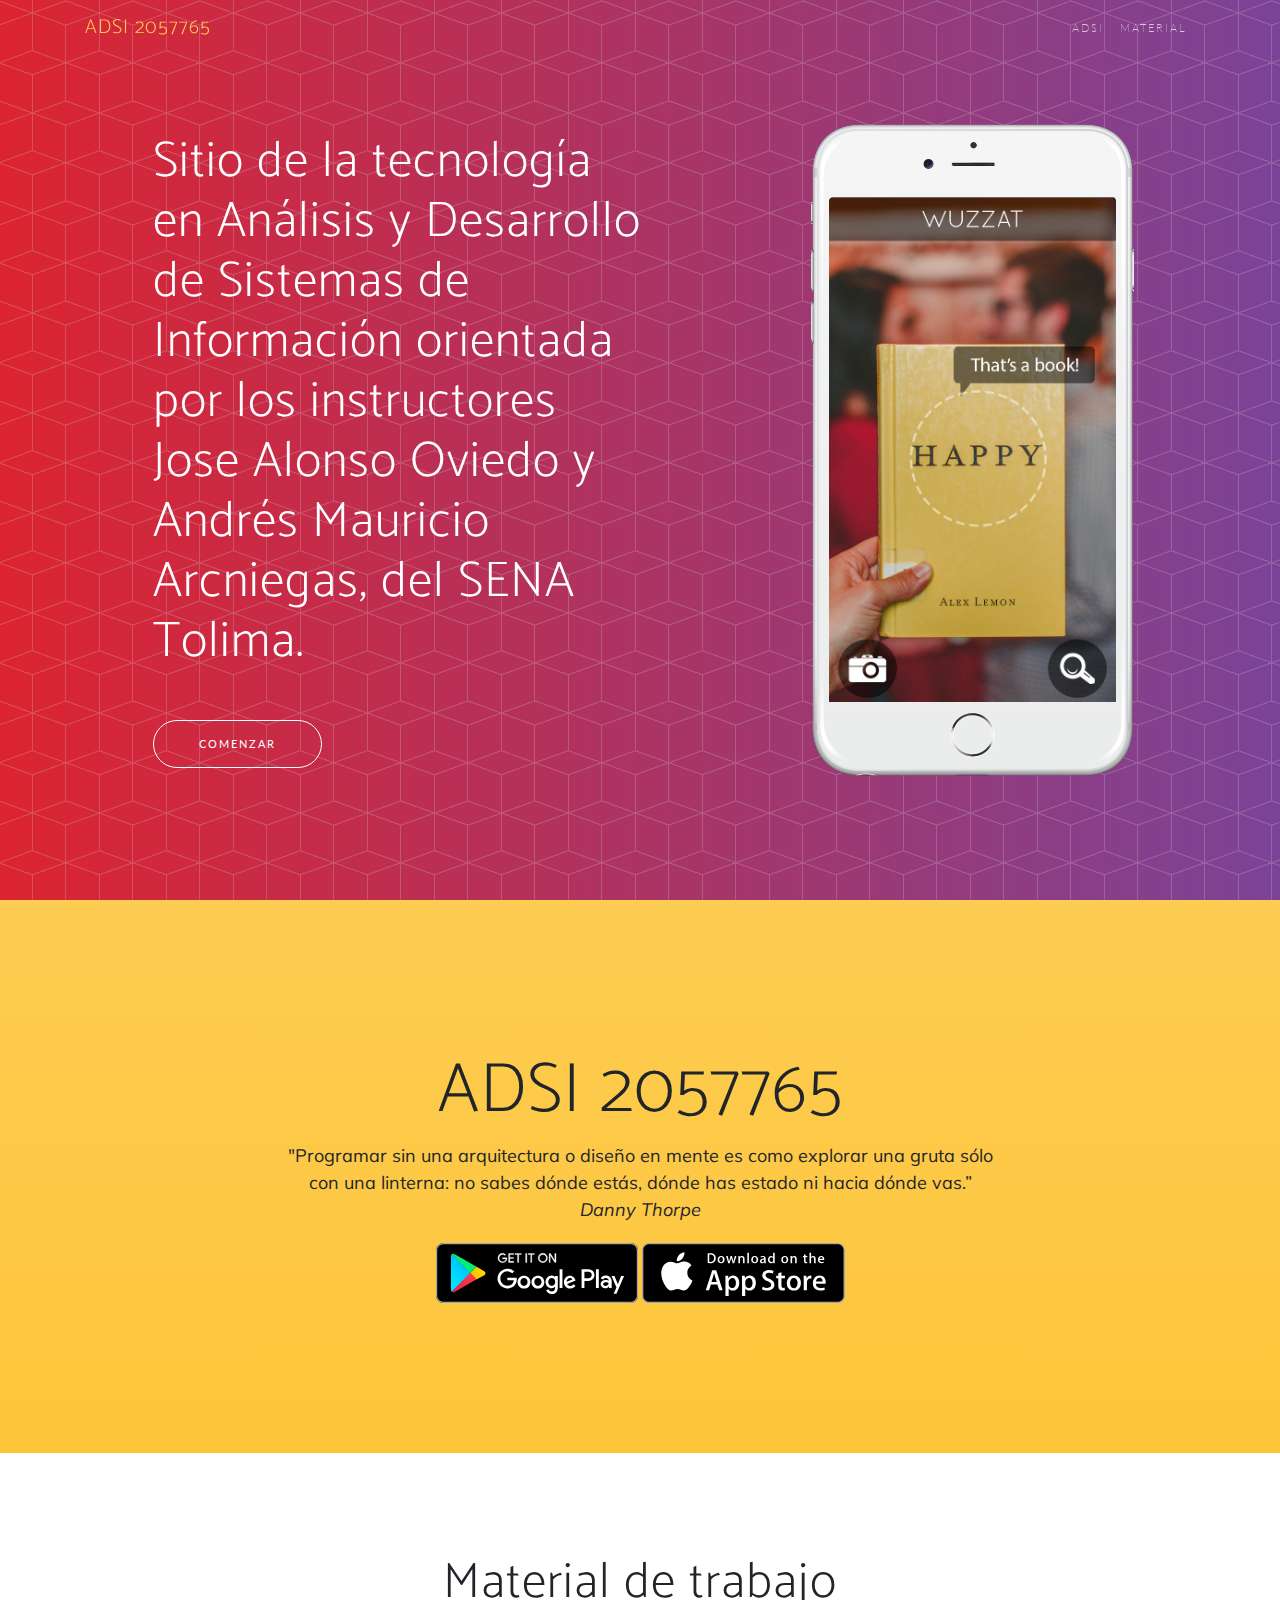
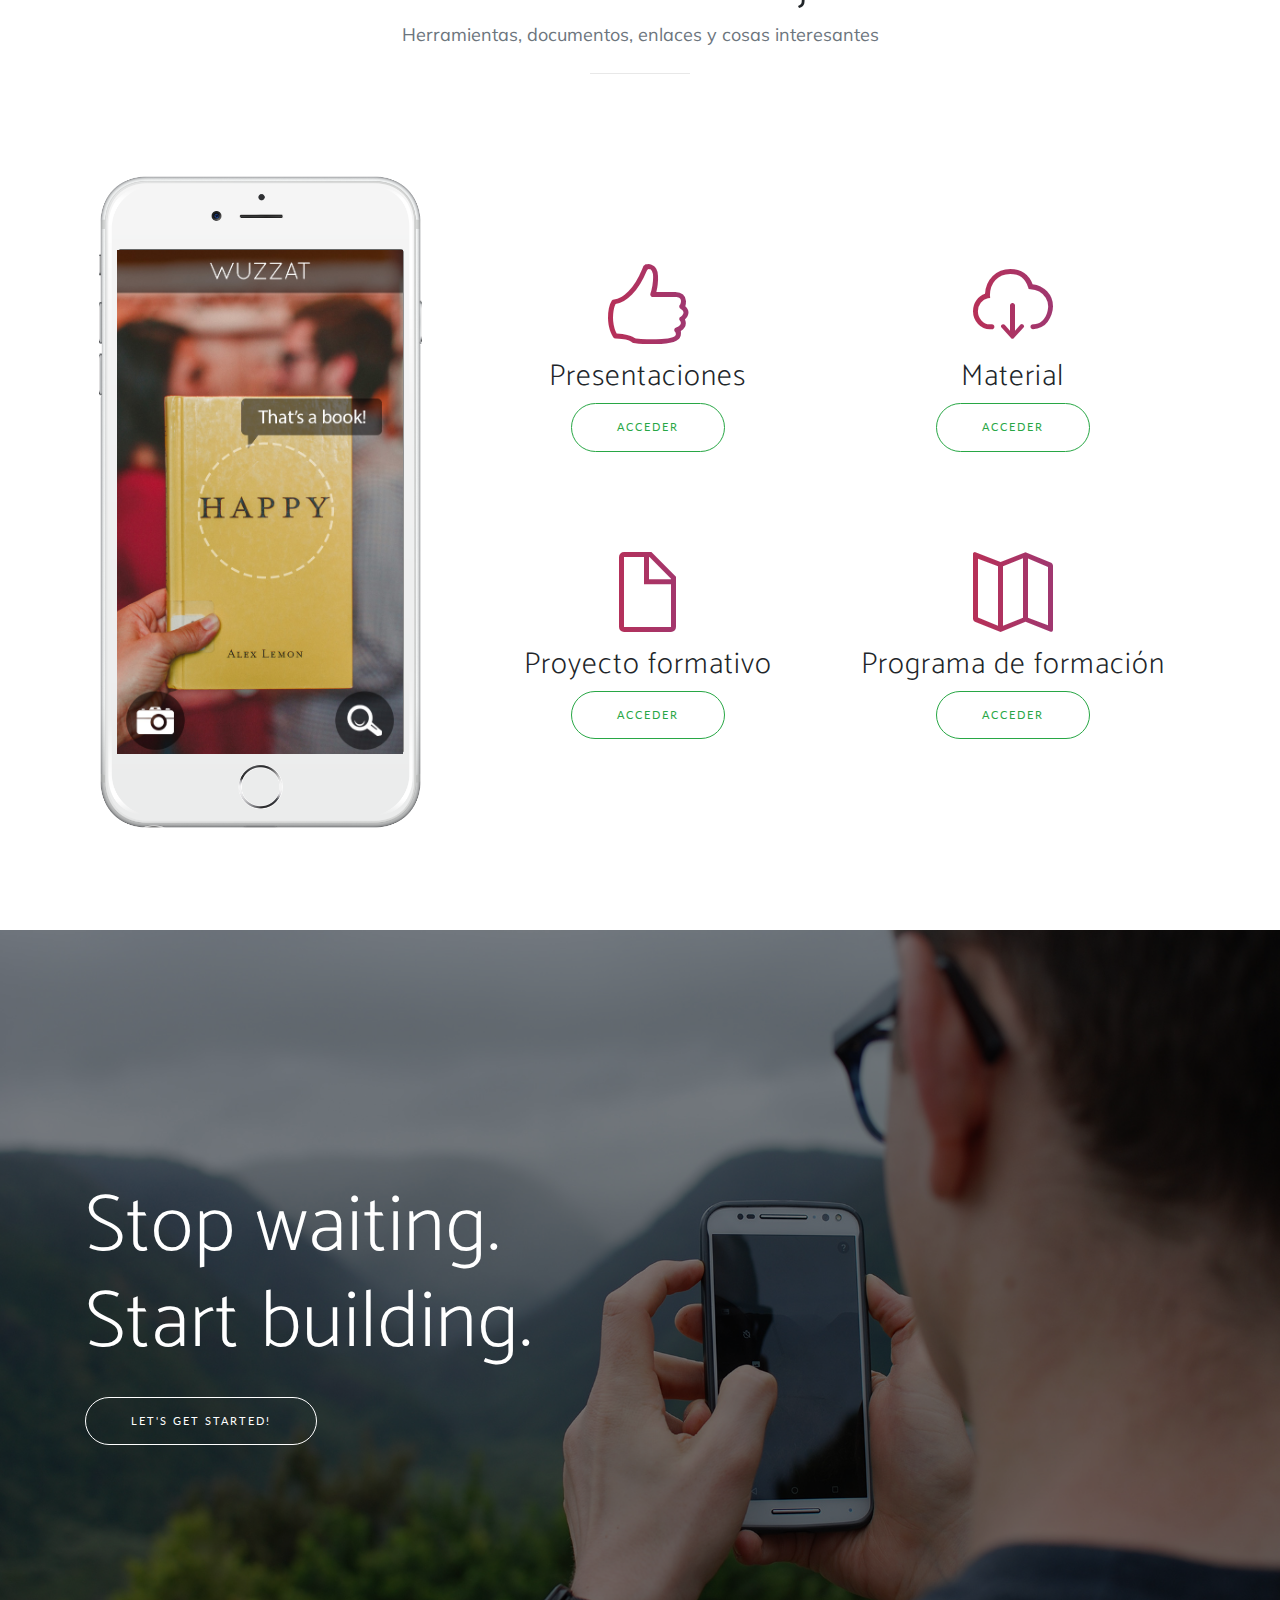
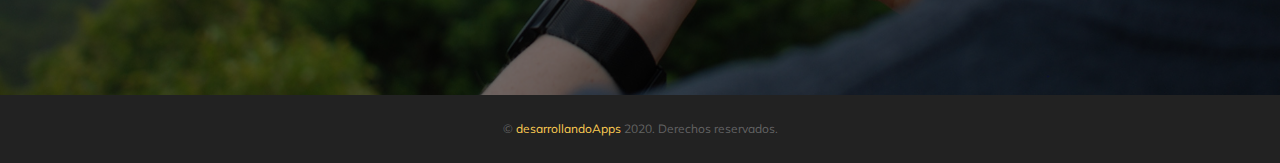
==== commit 34f5abe1: "Correcion redaccion" ====
--- a/index.html
+++ b/index.html
@@ -61,7 +61,7 @@
       <div class="row h-100">
         <div class="col-lg-7 my-auto">
           <div class="header-content mx-auto">
-            <h1 class="mb-5">Sitio de la tecnología de Análisis y Desarrollo de Sistemas de Información orientada por los instructores del SENA Regional Tolima José Alonso Oviedo y Andrés Mauricio Arcniegas.</h1>
+            <h1 class="mb-5">Sitio de la tecnología en Análisis y Desarrollo de Sistemas de Información orientada por los instructores Jose Alonso Oviedo y Andrés Mauricio Arcniegas, del SENA Tolima.</h1>
             <a href="#download" class="btn btn-outline btn-xl js-scroll-trigger">Comenzar</a>
           </div>
         </div>
@@ -199,7 +199,7 @@
   -->
   <footer>
     <div class="container">
-      <p>&copy; <a href="desarrollandoapps.co">desarrollandoApps</a> 2020. Derechos reservados.</p>
+      <p>&copy; <a href="http://www.desarrollandoapps.co">desarrollandoApps</a> 2020. Derechos reservados.</p>
       <!--
       <ul class="list-inline">
         <li class="list-inline-item">
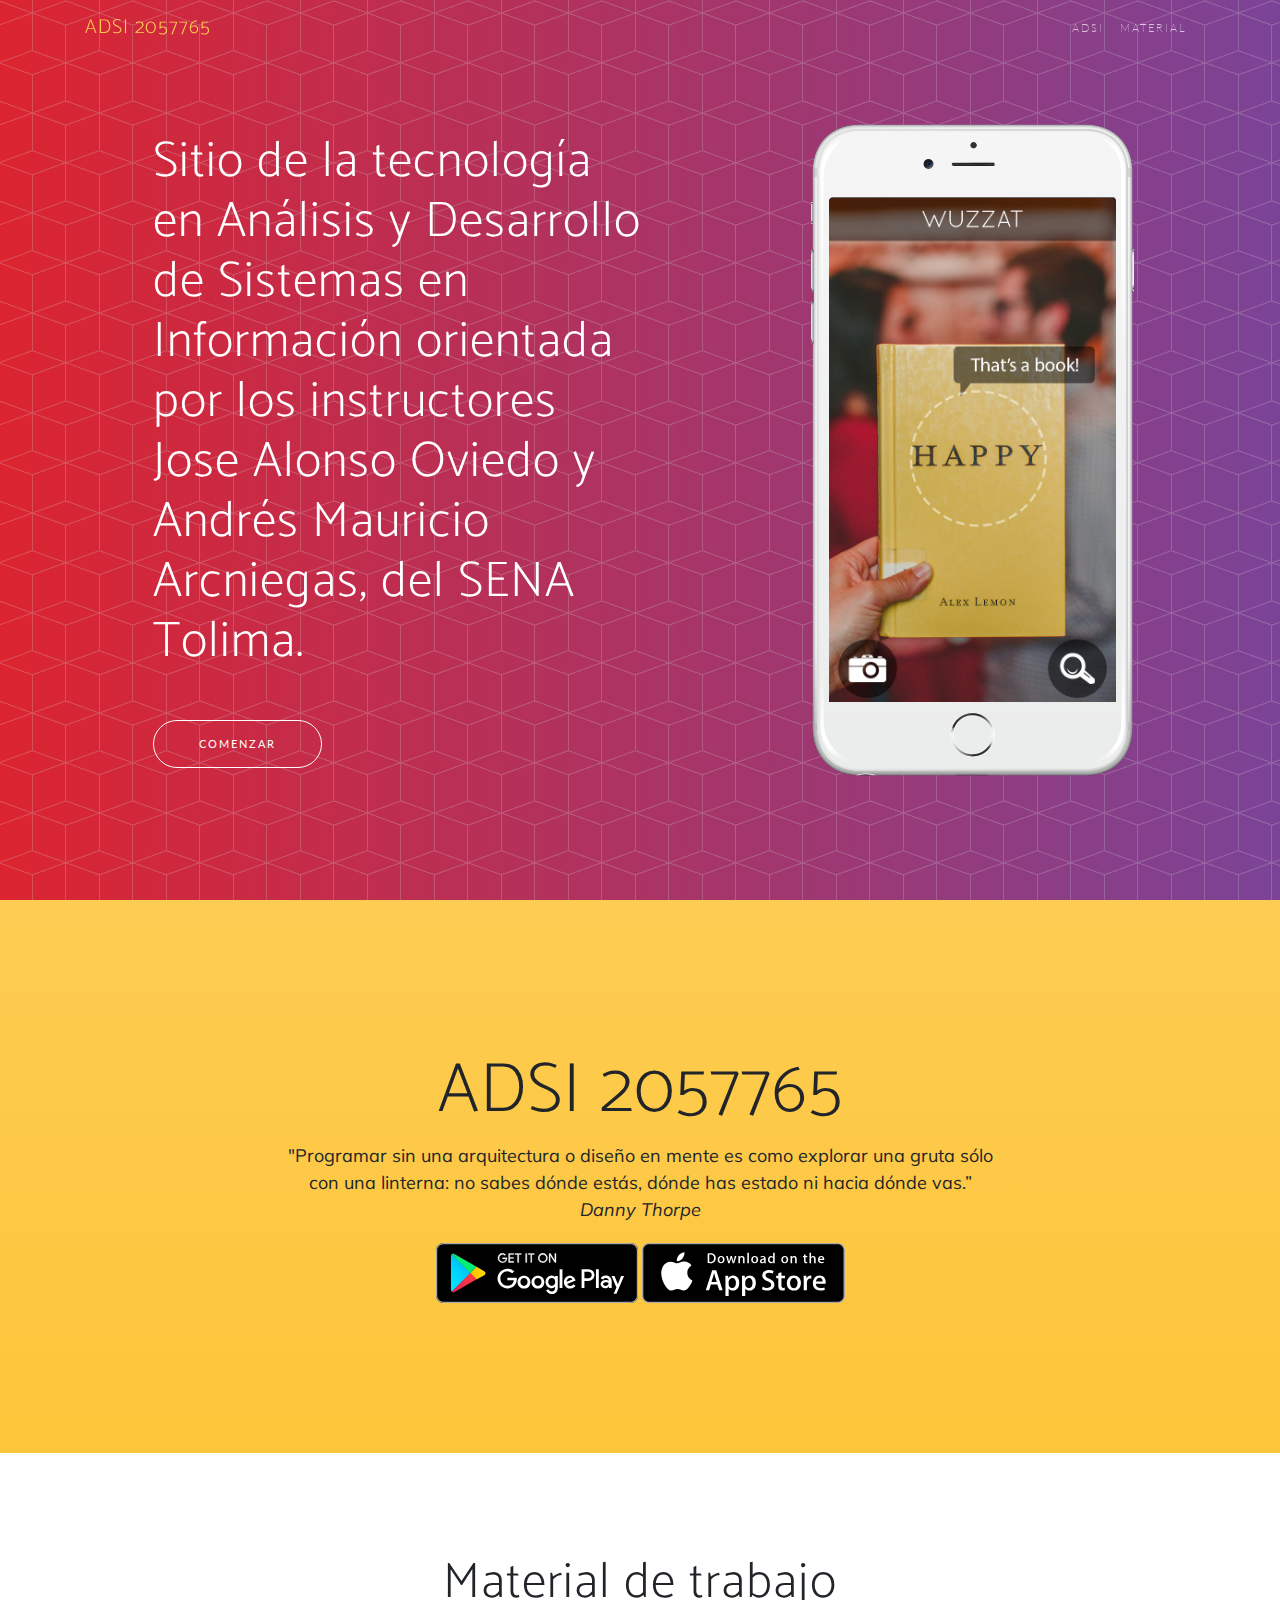
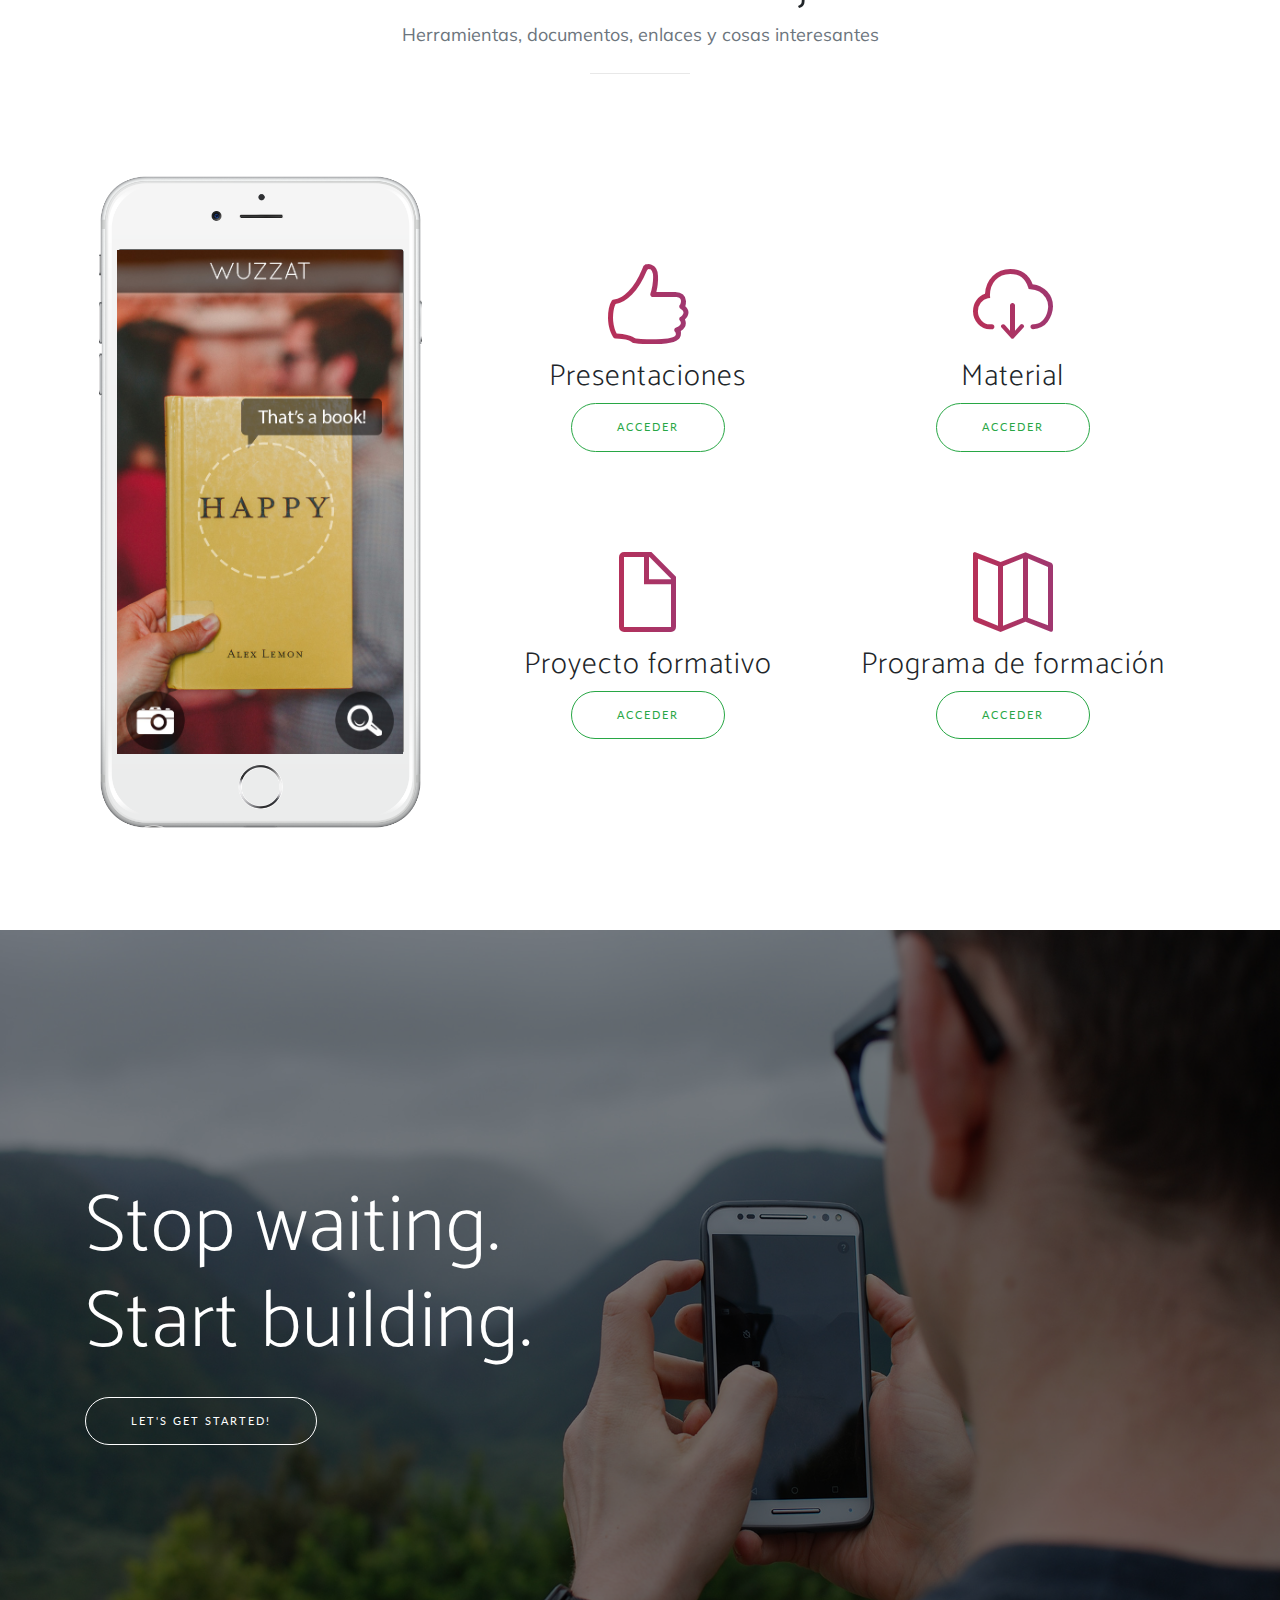
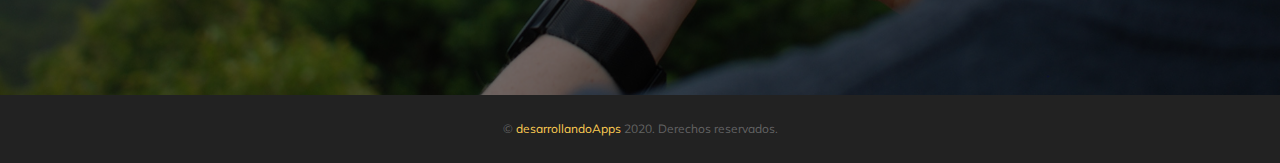
==== commit 1c2bf6d8: "Correcion redaccion" ====
--- a/index.html
+++ b/index.html
@@ -61,7 +61,7 @@
       <div class="row h-100">
         <div class="col-lg-7 my-auto">
           <div class="header-content mx-auto">
-            <h1 class="mb-5">Sitio de la tecnología en Análisis y Desarrollo de Sistemas de Información orientada por los instructores Jose Alonso Oviedo y Andrés Mauricio Arcniegas, del SENA Tolima.</h1>
+            <h1 class="mb-5">Sitio de la tecnología en Análisis y Desarrollo de Sistemas en Información orientada por los instructores Jose Alonso Oviedo y Andrés Mauricio Arcniegas, del SENA Tolima.</h1>
             <a href="#download" class="btn btn-outline btn-xl js-scroll-trigger">Comenzar</a>
           </div>
         </div>
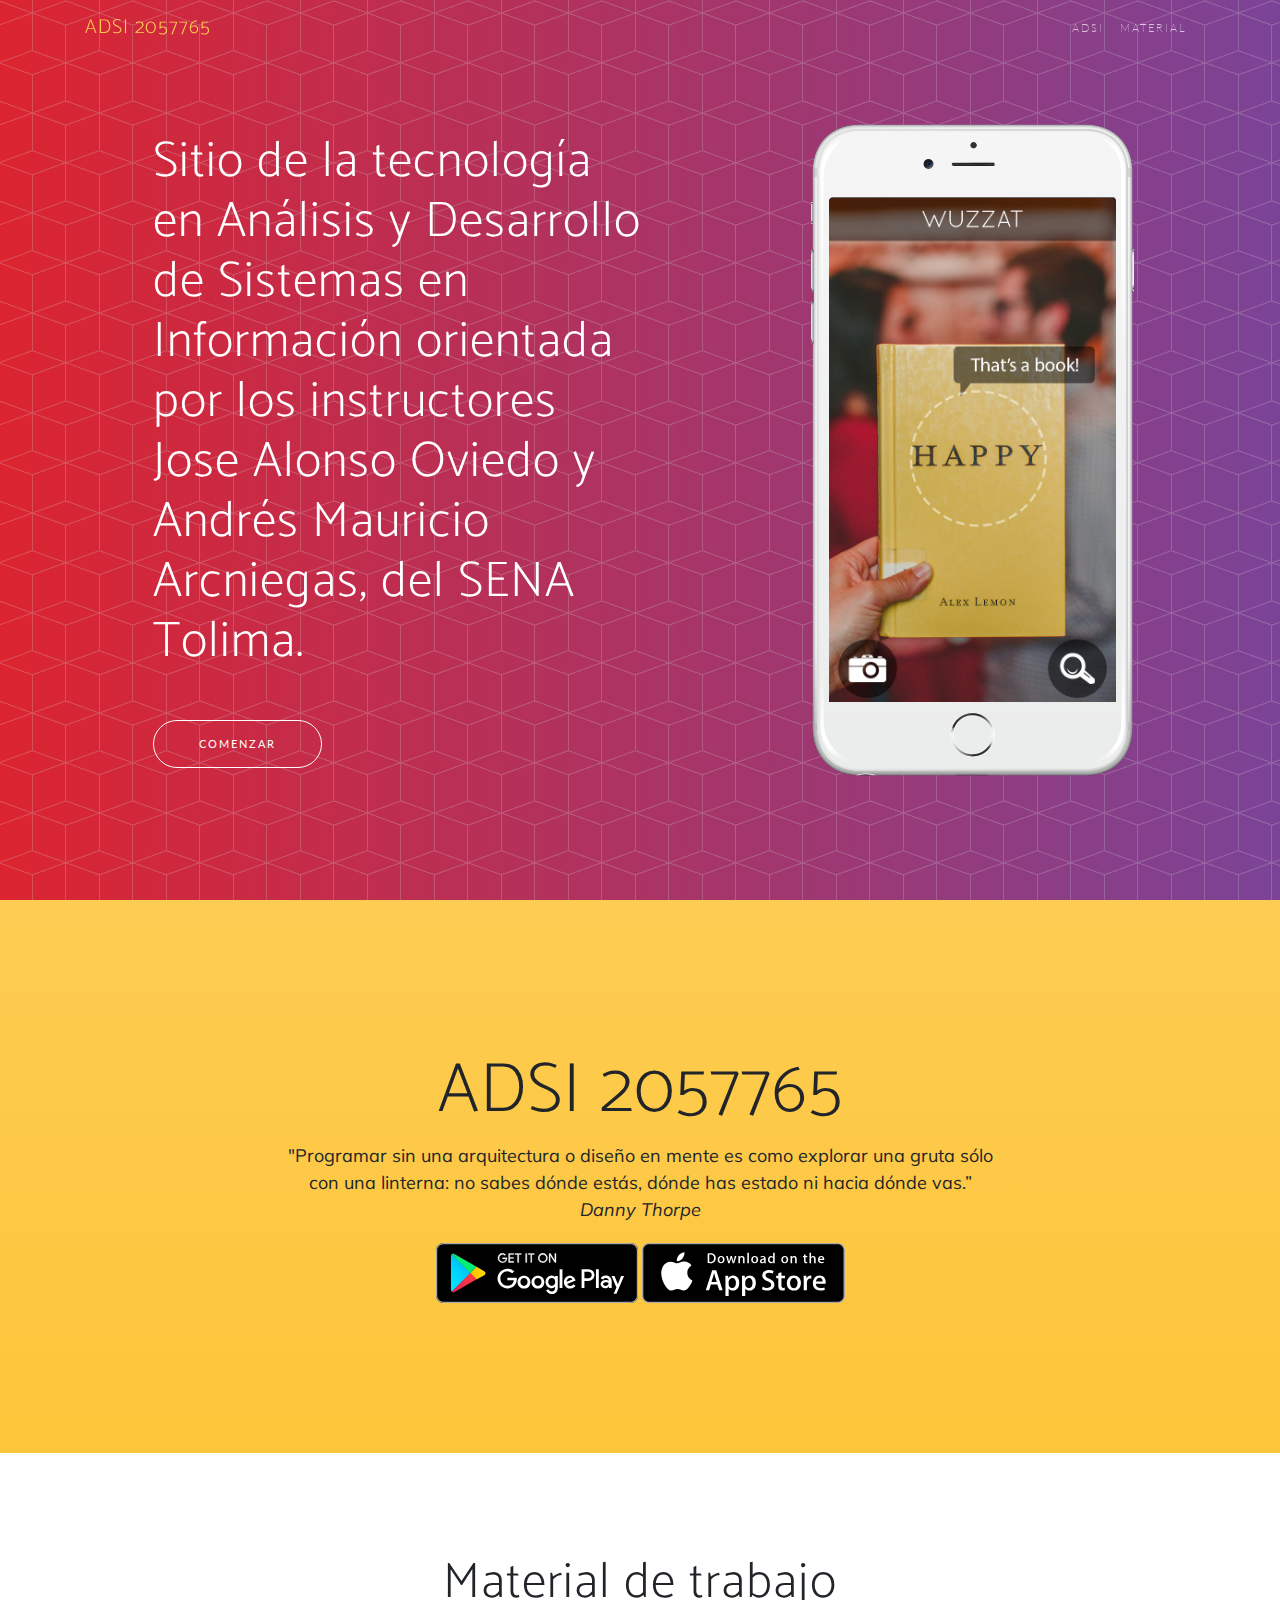
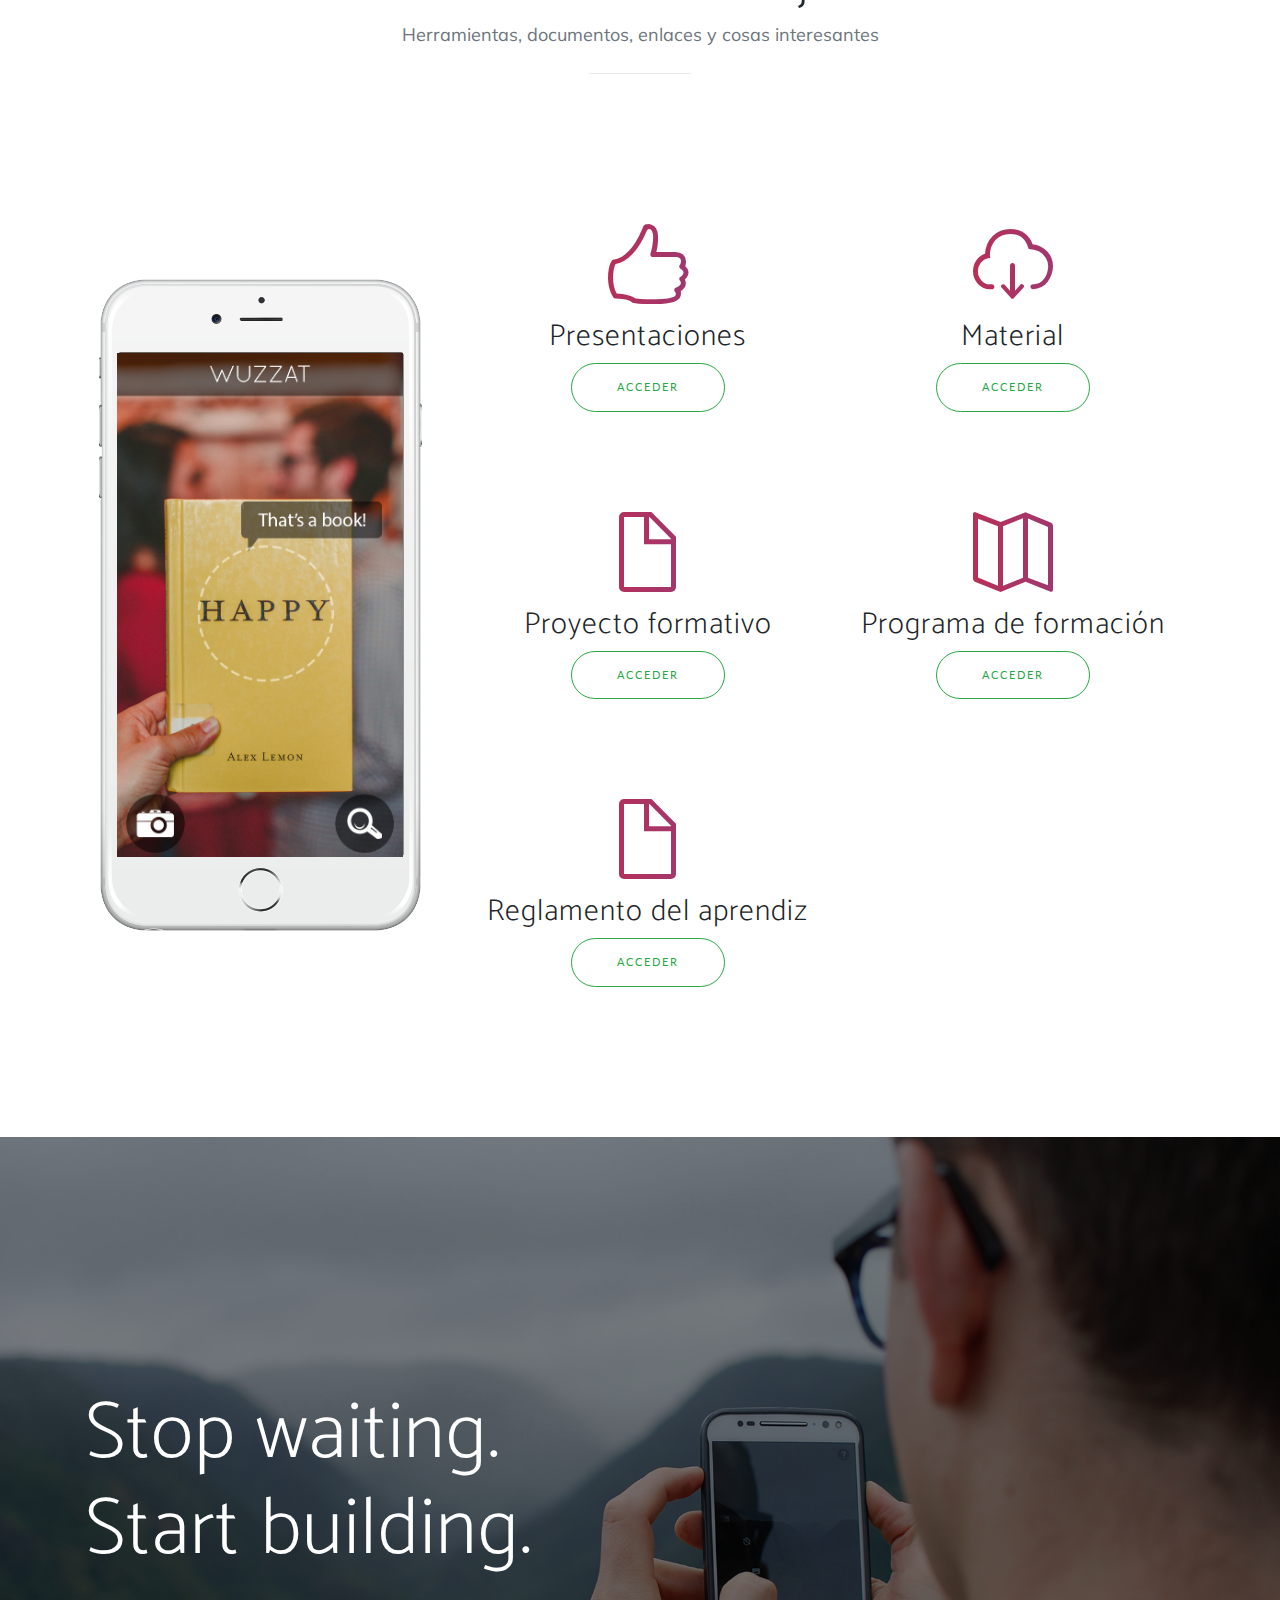
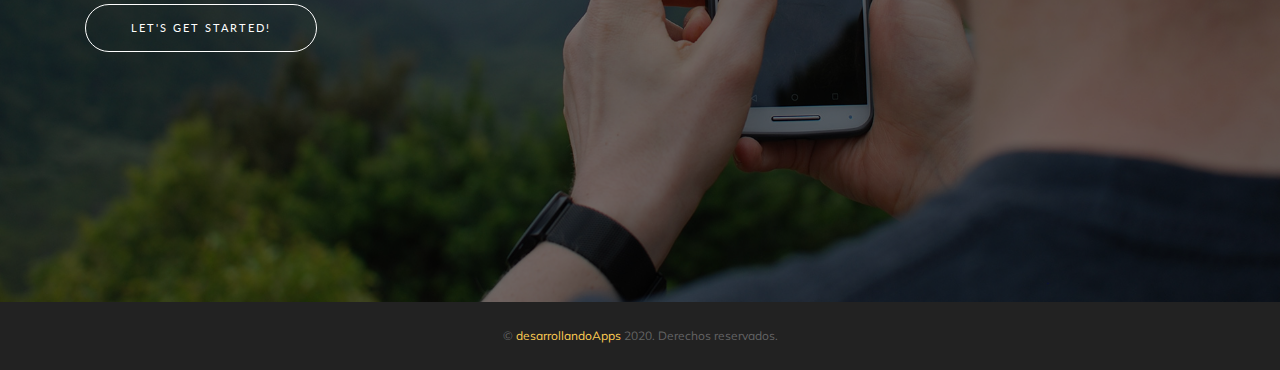
==== commit d141979f: "Add reglamento" ====
--- a/index.html
+++ b/index.html
@@ -156,6 +156,16 @@
                 </div>
               </div>
             </div>
+            <div class="row">
+              <div class="col-lg-6">
+                <div class="feature-item">
+                  <i class="icon-doc text-primary"></i>
+                  <h3>Reglamento del aprendiz</h3>
+                  <a href="https://www.dropbox.com/s/fsorjumibot1mn7/Reglamento%20SENA%202012.pdf?dl=0" target="_blank" class="btn btn-outline-success btn-xl js-scroll-trigger">Acceder</a>
+                </div>
+              </div>
+              
+            </div>
           </div>
         </div>
       </div>
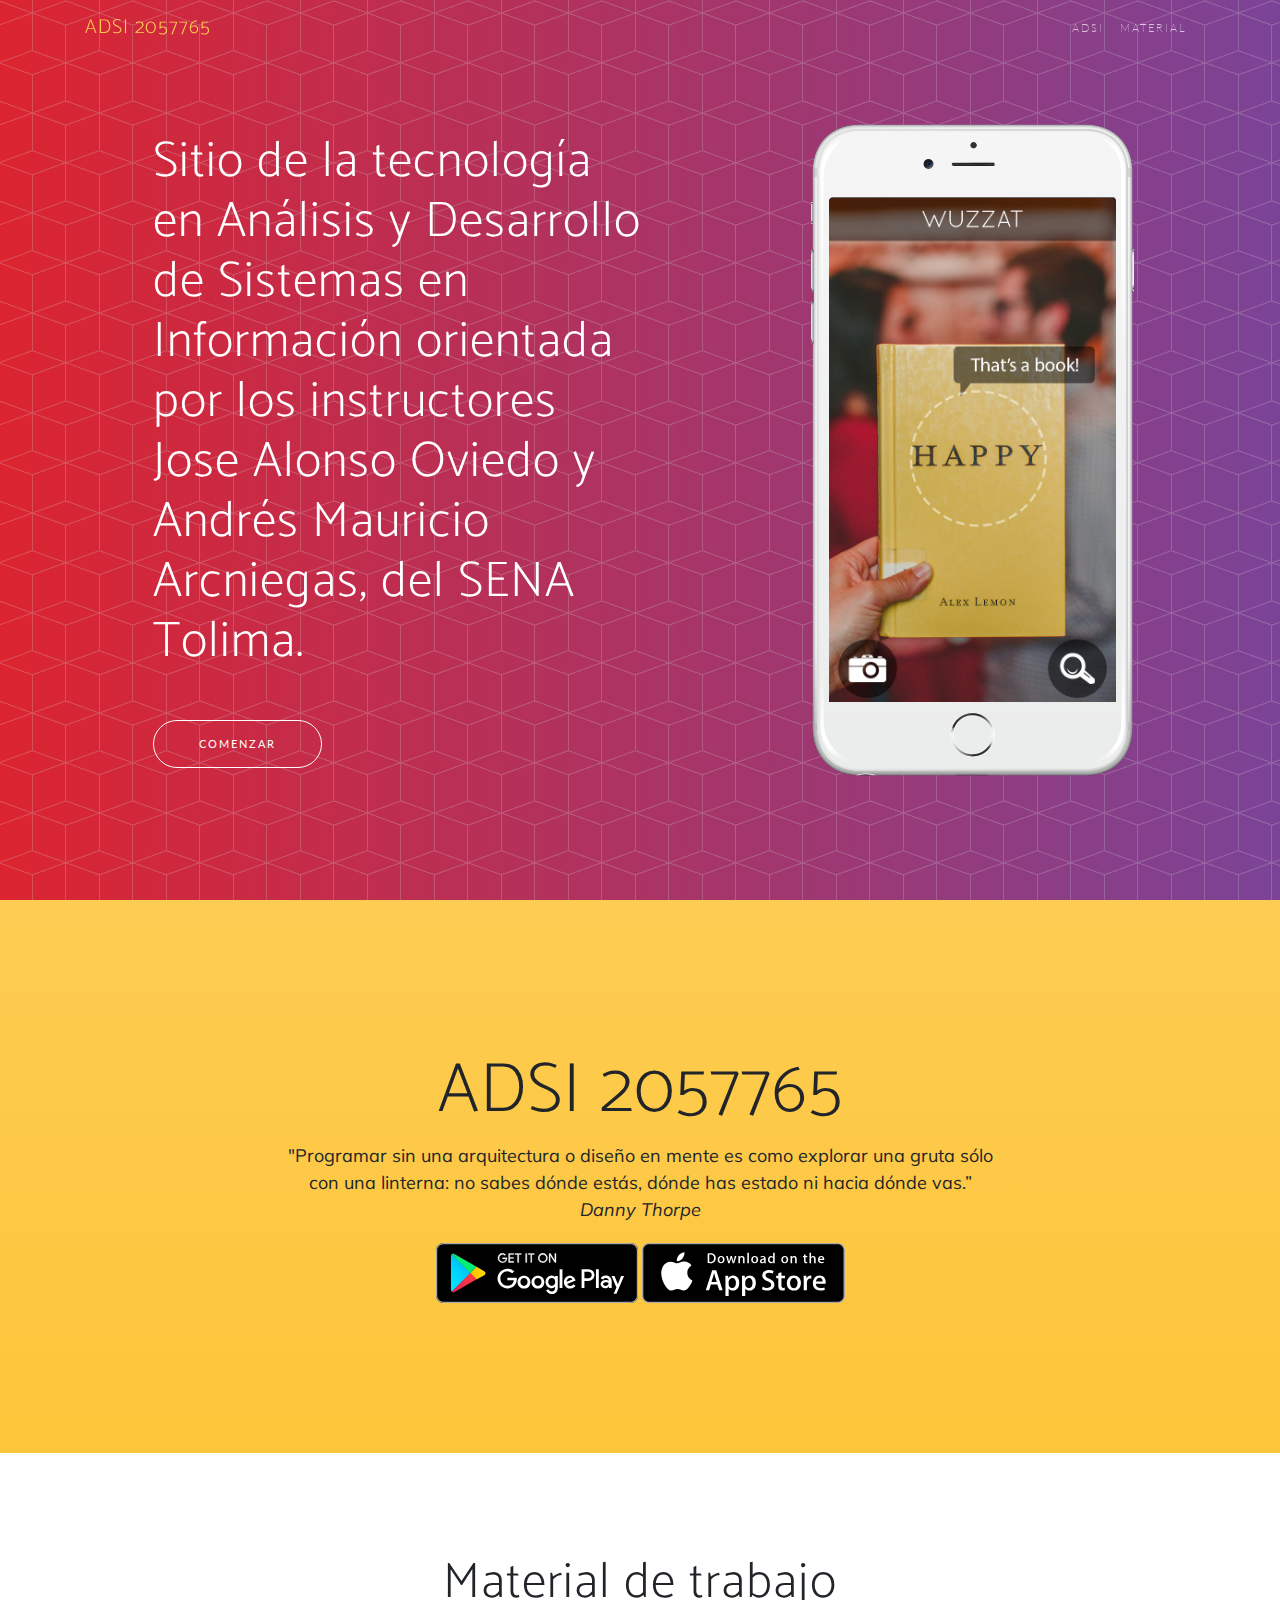
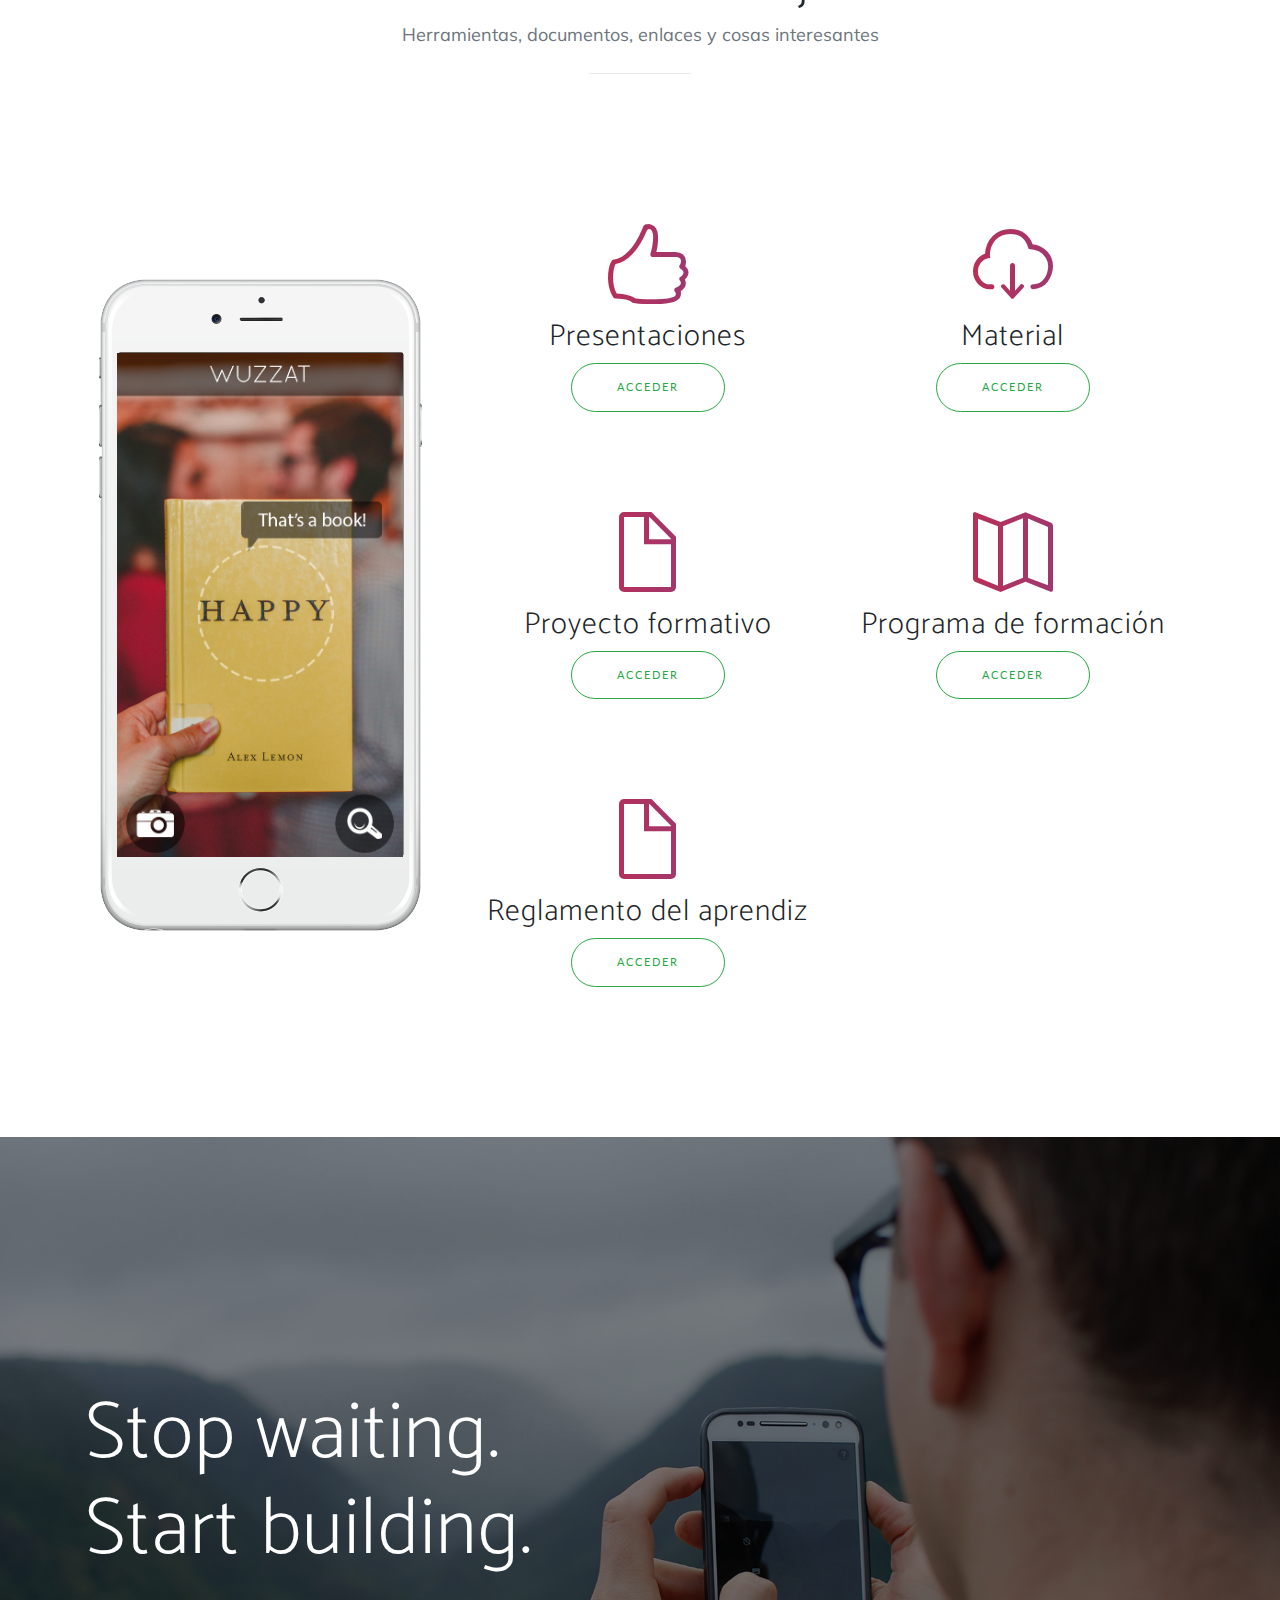
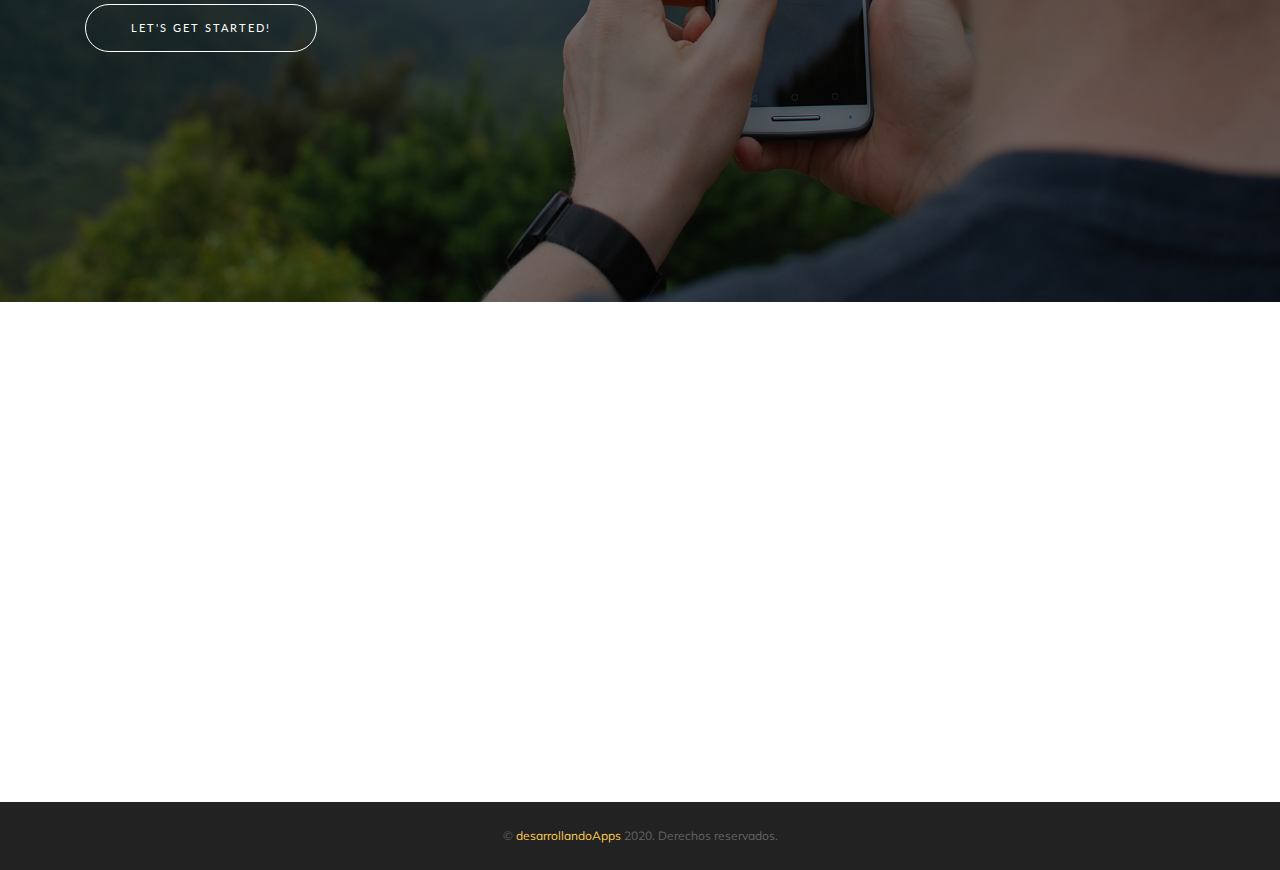
==== commit 886440f5: "foto de grupo" ====
--- a/index.html
+++ b/index.html
@@ -136,7 +136,7 @@
                 <div class="feature-item">
                   <i class="icon-cloud-download text-primary"></i>
                   <h3>Material</h3>
-                  <a href="#" class="btn btn-outline-success btn-xl js-scroll-trigger">Acceder</a>
+                  <a href="https://www.dropbox.com/sh/y64gup0l5nhafj8/AADzG13JyRg002QlkES0dKv1a?dl=0" class="btn btn-outline-success btn-xl js-scroll-trigger">Acceder</a>
                 </div>
               </div>
             </div>
@@ -181,6 +181,15 @@
     </div>
     <div class="overlay"></div>
   </section>
+
+  <section class="foto">
+    <div class="foto-content">
+      <div class="container">
+      </div>
+    </div>
+    <div class="overlay"></div>
+  </section>
+  
   <!--
   <section class="contact bg-primary" id="contact">
     <div class="container">
--- a/css/new-age.min.css
+++ b/css/new-age.min.css
@@ -2,4 +2,24 @@
  * Start Bootstrap - New Age v5.0.7 (https://startbootstrap.com/template-overviews/new-age)
  * Copyright 2013-2019 Start Bootstrap
  * Licensed under MIT (https://github.com/BlackrockDigital/startbootstrap-new-age/blob/master/LICENSE)
- */body,html{width:100%;height:100%}body{font-family:Muli,Helvetica,Arial,sans-serif}a{color:#fdcc52;transition:all .35s}a:focus,a:hover{color:#fcbd20}hr{max-width:100px;margin:25px auto 0;border-width:1px;border-color:rgba(34,34,34,.1)}hr.light{border-color:#fff}h1,h2,h3,h4,h5,h6{font-family:Catamaran,Helvetica,Arial,sans-serif;font-weight:200;letter-spacing:1px}p{font-size:18px;line-height:1.5;margin-bottom:20px}section{padding:100px 0}section h2{font-size:50px}#mainNav{border-color:rgba(34,34,34,.05);background-color:#fff;transition:all .35s;font-family:Catamaran,Helvetica,Arial,sans-serif;font-weight:200;letter-spacing:1px}#mainNav .navbar-brand{color:#fdcc52;font-family:Catamaran,Helvetica,Arial,sans-serif;font-weight:200;letter-spacing:1px}#mainNav .navbar-brand:focus,#mainNav .navbar-brand:hover{color:#fcbd20}#mainNav .navbar-toggler{font-size:12px;padding:8px 10px;color:#222}#mainNav .navbar-nav>li>a{font-size:11px;font-family:Lato,Helvetica,Arial,sans-serif;letter-spacing:2px;text-transform:uppercase}#mainNav .navbar-nav>li>a.active{color:#fdcc52!important;background-color:transparent}#mainNav .navbar-nav>li>a.active:hover{background-color:transparent}#mainNav .navbar-nav>li>a,#mainNav .navbar-nav>li>a:focus{color:#222}#mainNav .navbar-nav>li>a:focus:hover,#mainNav .navbar-nav>li>a:hover{color:#fdcc52}@media (min-width:992px){#mainNav{border-color:transparent;background-color:transparent}#mainNav .navbar-brand{color:fade(white,70%)}#mainNav .navbar-brand:focus,#mainNav .navbar-brand:hover{color:#fff}#mainNav .navbar-nav>li>a,#mainNav .navbar-nav>li>a:focus{color:rgba(255,255,255,.7)}#mainNav .navbar-nav>li>a:focus:hover,#mainNav .navbar-nav>li>a:hover{color:#fff}#mainNav.navbar-shrink{border-color:rgba(34,34,34,.1);background-color:#fff}#mainNav.navbar-shrink .navbar-brand{color:#222}#mainNav.navbar-shrink .navbar-brand:focus,#mainNav.navbar-shrink .navbar-brand:hover{color:#fdcc52}#mainNav.navbar-shrink .navbar-nav>li>a,#mainNav.navbar-shrink .navbar-nav>li>a:focus{color:#222}#mainNav.navbar-shrink .navbar-nav>li>a:focus:hover,#mainNav.navbar-shrink .navbar-nav>li>a:hover{color:#fdcc52}}header.masthead{position:relative;width:100%;padding-top:150px;padding-bottom:100px;color:#fff;background:url(../img/bg-pattern.png),#7b4397;background:url(../img/bg-pattern.png),linear-gradient(to left,#7b4397,#dc2430)}header.masthead .header-content{max-width:500px;margin-bottom:100px;text-align:center}header.masthead .header-content h1{font-size:30px}header.masthead .device-container{max-width:325px;margin-right:auto;margin-left:auto}header.masthead .device-container .screen img{border-radius:3px}@media (min-width:992px){header.masthead{height:100vh;min-height:775px;padding-top:0;padding-bottom:0}header.masthead .header-content{margin-bottom:0;text-align:left}header.masthead .header-content h1{font-size:50px}header.masthead .device-container{max-width:325px}}section.download{position:relative;padding:150px 0}section.download h2{font-size:50px;margin-top:0}section.download .badges .badge-link{display:block;margin-bottom:25px}section.download .badges .badge-link:last-child{margin-bottom:0}section.download .badges .badge-link img{height:60px}@media (min-width:768px){section.download .badges .badge-link{display:inline-block;margin-bottom:0}}@media (min-width:768px){section.download h2{font-size:70px}}section.features .section-heading{margin-bottom:100px}section.features .section-heading h2{margin-top:0}section.features .section-heading p{margin-bottom:0}section.features .device-container,section.features .feature-item{max-width:325px;margin:0 auto}section.features .device-container{margin-bottom:100px}@media (min-width:992px){section.features .device-container{margin-bottom:0}}section.features .feature-item{padding-top:50px;padding-bottom:50px;text-align:center}section.features .feature-item h3{font-size:30px}section.features .feature-item i{font-size:80px;display:block;margin-bottom:15px;background:linear-gradient(to left,#7b4397,#dc2430);-webkit-background-clip:text;-webkit-text-fill-color:transparent}section.cta{position:relative;padding:250px 0;background-image:url(../img/bg-cta.jpg);background-position:center;background-size:cover}section.cta .cta-content{position:relative;z-index:1}section.cta .cta-content h2{font-size:50px;max-width:450px;margin-top:0;margin-bottom:25px;color:#fff}@media (min-width:768px){section.cta .cta-content h2{font-size:80px}}section.cta .overlay{position:absolute;top:0;left:0;width:100%;height:100%;background-color:rgba(0,0,0,.5)}section.contact{text-align:center}section.contact h2{margin-top:0;margin-bottom:25px}section.contact h2 i{color:#dd4b39}section.contact ul.list-social{margin-bottom:0}section.contact ul.list-social li a{font-size:40px;line-height:80px;display:block;width:80px;height:80px;color:#fff;border-radius:100%}section.contact ul.list-social li.social-twitter a{background-color:#1da1f2}section.contact ul.list-social li.social-twitter a:hover{background-color:#0d95e8}section.contact ul.list-social li.social-facebook a{background-color:#3b5998}section.contact ul.list-social li.social-facebook a:hover{background-color:#344e86}section.contact ul.list-social li.social-google-plus a{background-color:#dd4b39}section.contact ul.list-social li.social-google-plus a:hover{background-color:#d73925}footer{padding:25px 0;text-align:center;color:rgba(255,255,255,.3);background-color:#222}footer p{font-size:12px;margin:0}footer ul{margin-bottom:0}footer ul li a{font-size:12px;color:rgba(255,255,255,.3)}footer ul li a.active,footer ul li a:active,footer ul li a:focus,footer ul li a:hover{text-decoration:none}.bg-primary{background:#fdcc52;background:linear-gradient(#fdcc52,#fdc539)}.text-primary{color:#fdcc52}.no-gutter>[class*=col-]{padding-right:0;padding-left:0}.btn-outline{color:#fff;border:1px solid;border-color:#fff}.btn-outline.active,.btn-outline:active,.btn-outline:focus,.btn-outline:hover{color:#fff;border-color:#fdcc52;background-color:#fdcc52}.btn{border-radius:300px;font-family:Lato,Helvetica,Arial,sans-serif;letter-spacing:2px;text-transform:uppercase}.btn-xl{font-size:11px;padding:15px 45px}+ */body,html{width:100%;height:100%}body{font-family:Muli,Helvetica,Arial,sans-serif}a{color:#fdcc52;transition:all .35s}a:focus,a:hover{color:#fcbd20}hr{max-width:100px;margin:25px auto 0;border-width:1px;border-color:rgba(34,34,34,.1)}hr.light{border-color:#fff}h1,h2,h3,h4,h5,h6{font-family:Catamaran,Helvetica,Arial,sans-serif;font-weight:200;letter-spacing:1px}p{font-size:18px;line-height:1.5;margin-bottom:20px}section{padding:100px 0}section h2{font-size:50px}#mainNav{border-color:rgba(34,34,34,.05);background-color:#fff;transition:all .35s;font-family:Catamaran,Helvetica,Arial,sans-serif;font-weight:200;letter-spacing:1px}#mainNav .navbar-brand{color:#fdcc52;font-family:Catamaran,Helvetica,Arial,sans-serif;font-weight:200;letter-spacing:1px}#mainNav .navbar-brand:focus,#mainNav .navbar-brand:hover{color:#fcbd20}#mainNav .navbar-toggler{font-size:12px;padding:8px 10px;color:#222}#mainNav .navbar-nav>li>a{font-size:11px;font-family:Lato,Helvetica,Arial,sans-serif;letter-spacing:2px;text-transform:uppercase}#mainNav .navbar-nav>li>a.active{color:#fdcc52!important;background-color:transparent}#mainNav .navbar-nav>li>a.active:hover{background-color:transparent}#mainNav .navbar-nav>li>a,#mainNav .navbar-nav>li>a:focus{color:#222}#mainNav .navbar-nav>li>a:focus:hover,#mainNav .navbar-nav>li>a:hover{color:#fdcc52}@media (min-width:992px){#mainNav{border-color:transparent;background-color:transparent}#mainNav .navbar-brand{color:fade(white,70%)}#mainNav .navbar-brand:focus,#mainNav .navbar-brand:hover{color:#fff}#mainNav .navbar-nav>li>a,#mainNav .navbar-nav>li>a:focus{color:rgba(255,255,255,.7)}#mainNav .navbar-nav>li>a:focus:hover,#mainNav .navbar-nav>li>a:hover{color:#fff}#mainNav.navbar-shrink{border-color:rgba(34,34,34,.1);background-color:#fff}#mainNav.navbar-shrink .navbar-brand{color:#222}#mainNav.navbar-shrink .navbar-brand:focus,#mainNav.navbar-shrink .navbar-brand:hover{color:#fdcc52}#mainNav.navbar-shrink .navbar-nav>li>a,#mainNav.navbar-shrink .navbar-nav>li>a:focus{color:#222}#mainNav.navbar-shrink .navbar-nav>li>a:focus:hover,#mainNav.navbar-shrink .navbar-nav>li>a:hover{color:#fdcc52}}header.masthead{position:relative;width:100%;padding-top:150px;padding-bottom:100px;color:#fff;background:url(../img/bg-pattern.png),#7b4397;background:url(../img/bg-pattern.png),linear-gradient(to left,#7b4397,#dc2430)}header.masthead .header-content{max-width:500px;margin-bottom:100px;text-align:center}header.masthead .header-content h1{font-size:30px}header.masthead .device-container{max-width:325px;margin-right:auto;margin-left:auto}header.masthead .device-container .screen img{border-radius:3px}@media (min-width:992px){header.masthead{height:100vh;min-height:775px;padding-top:0;padding-bottom:0}header.masthead .header-content{margin-bottom:0;text-align:left}header.masthead .header-content h1{font-size:50px}header.masthead .device-container{max-width:325px}}section.download{position:relative;padding:150px 0}section.download h2{font-size:50px;margin-top:0}section.download .badges .badge-link{display:block;margin-bottom:25px}section.download .badges .badge-link:last-child{margin-bottom:0}section.download .badges .badge-link img{height:60px}@media (min-width:768px){section.download .badges .badge-link{display:inline-block;margin-bottom:0}}@media (min-width:768px){section.download h2{font-size:70px}}section.features .section-heading{margin-bottom:100px}section.features .section-heading h2{margin-top:0}section.features .section-heading p{margin-bottom:0}section.features .device-container,section.features .feature-item{max-width:325px;margin:0 auto}section.features .device-container{margin-bottom:100px}@media (min-width:992px){section.features .device-container{margin-bottom:0}}section.features .feature-item{padding-top:50px;padding-bottom:50px;text-align:center}section.features .feature-item h3{font-size:30px}section.features .feature-item i{font-size:80px;display:block;margin-bottom:15px;background:linear-gradient(to left,#7b4397,#dc2430);-webkit-background-clip:text;-webkit-text-fill-color:transparent}section.cta{position:relative;padding:250px 0;background-image:url(../img/bg-cta.jpg);background-position:center;background-size:cover}section.cta .cta-content{position:relative;z-index:1}section.cta .cta-content h2{font-size:50px;max-width:450px;margin-top:0;margin-bottom:25px;color:#fff}@media (min-width:768px){section.cta .cta-content h2{font-size:80px}}section.cta .overlay{position:absolute;top:0;left:0;width:100%;height:100%;background-color:rgba(0,0,0,.5)}section.contact{text-align:center}section.contact h2{margin-top:0;margin-bottom:25px}section.contact h2 i{color:#dd4b39}section.contact ul.list-social{margin-bottom:0}section.contact ul.list-social li a{font-size:40px;line-height:80px;display:block;width:80px;height:80px;color:#fff;border-radius:100%}section.contact ul.list-social li.social-twitter a{background-color:#1da1f2}section.contact ul.list-social li.social-twitter a:hover{background-color:#0d95e8}section.contact ul.list-social li.social-facebook a{background-color:#3b5998}section.contact ul.list-social li.social-facebook a:hover{background-color:#344e86}section.contact ul.list-social li.social-google-plus a{background-color:#dd4b39}section.contact ul.list-social li.social-google-plus a:hover{background-color:#d73925}footer{padding:25px 0;text-align:center;color:rgba(255,255,255,.3);background-color:#222}footer p{font-size:12px;margin:0}footer ul{margin-bottom:0}footer ul li a{font-size:12px;color:rgba(255,255,255,.3)}footer ul li a.active,footer ul li a:active,footer ul li a:focus,footer ul li a:hover{text-decoration:none}.bg-primary{background:#fdcc52;background:linear-gradient(#fdcc52,#fdc539)}.text-primary{color:#fdcc52}.no-gutter>[class*=col-]{padding-right:0;padding-left:0}.btn-outline{color:#fff;border:1px solid;border-color:#fff}.btn-outline.active,.btn-outline:active,.btn-outline:focus,.btn-outline:hover{color:#fff;border-color:#fdcc52;background-color:#fdcc52}.btn{border-radius:300px;font-family:Lato,Helvetica,Arial,sans-serif;letter-spacing:2px;text-transform:uppercase}.btn-xl{font-size:11px;padding:15px 45px}
+
+ .foto {
+    position: relative;
+    padding: 250px 0;
+    background-image: url("../img/adsi_02_2020.jpg");
+    background-position: center;
+    background-size: cover;
+  }
+  section.foto .foto-content {
+    position: relative;
+    z-index: 1;
+  }
+  
+  section.foto .foto-content h2 {
+    font-size: 50px;
+    max-width: 450px;
+    margin-top: 0;
+    margin-bottom: 25px;
+    color: white;
+  }